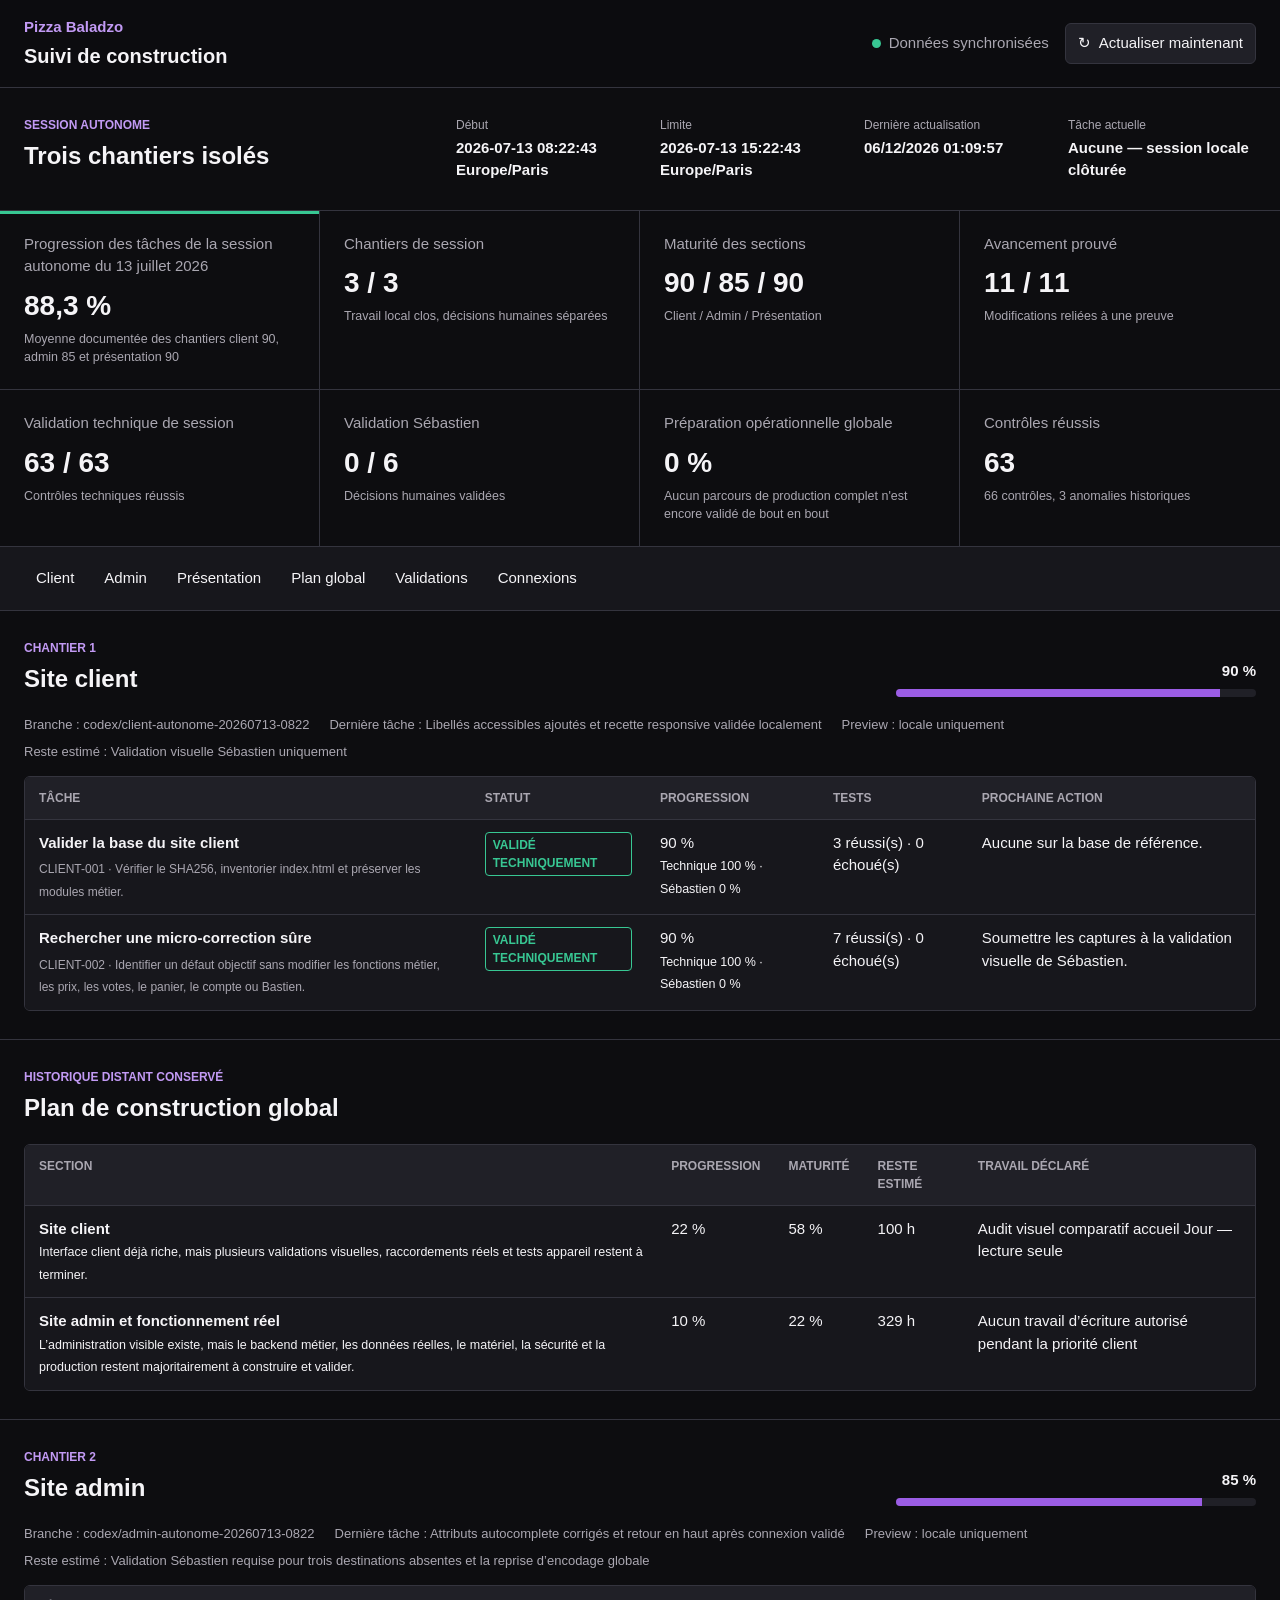
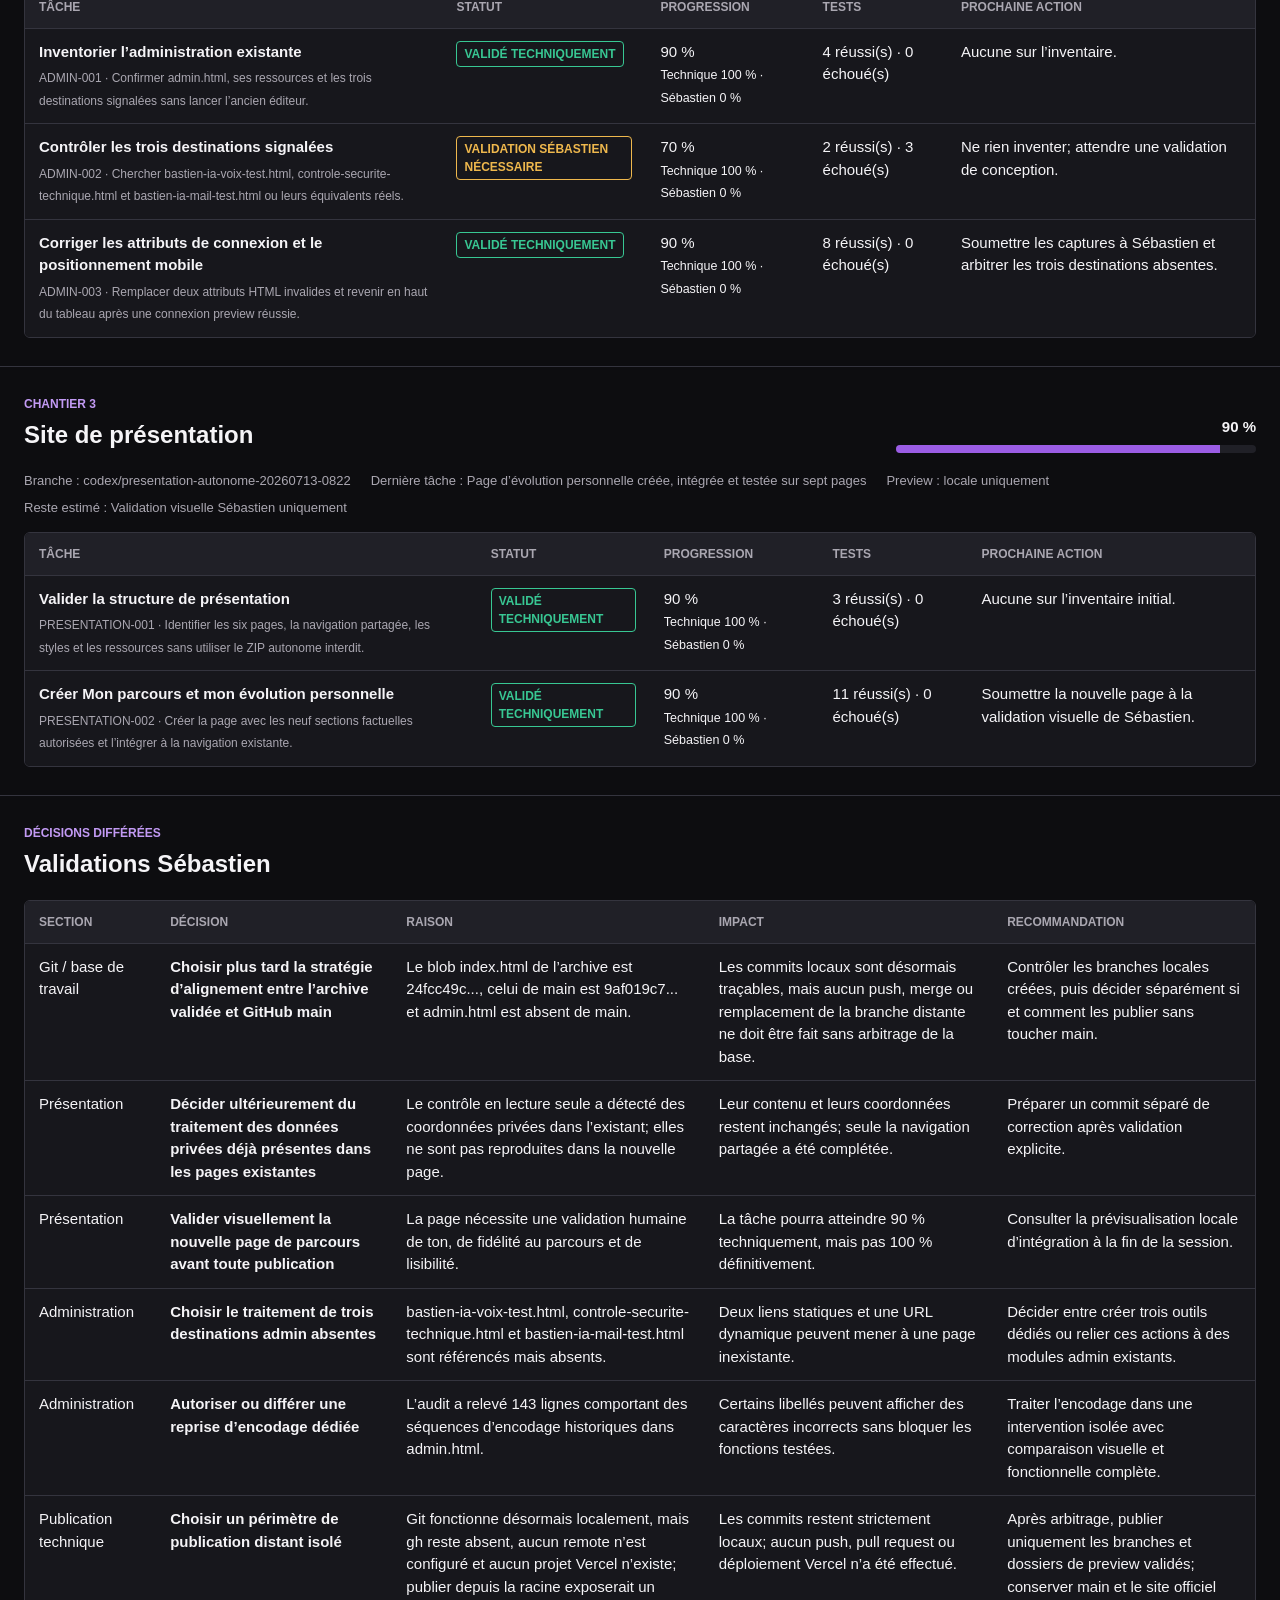
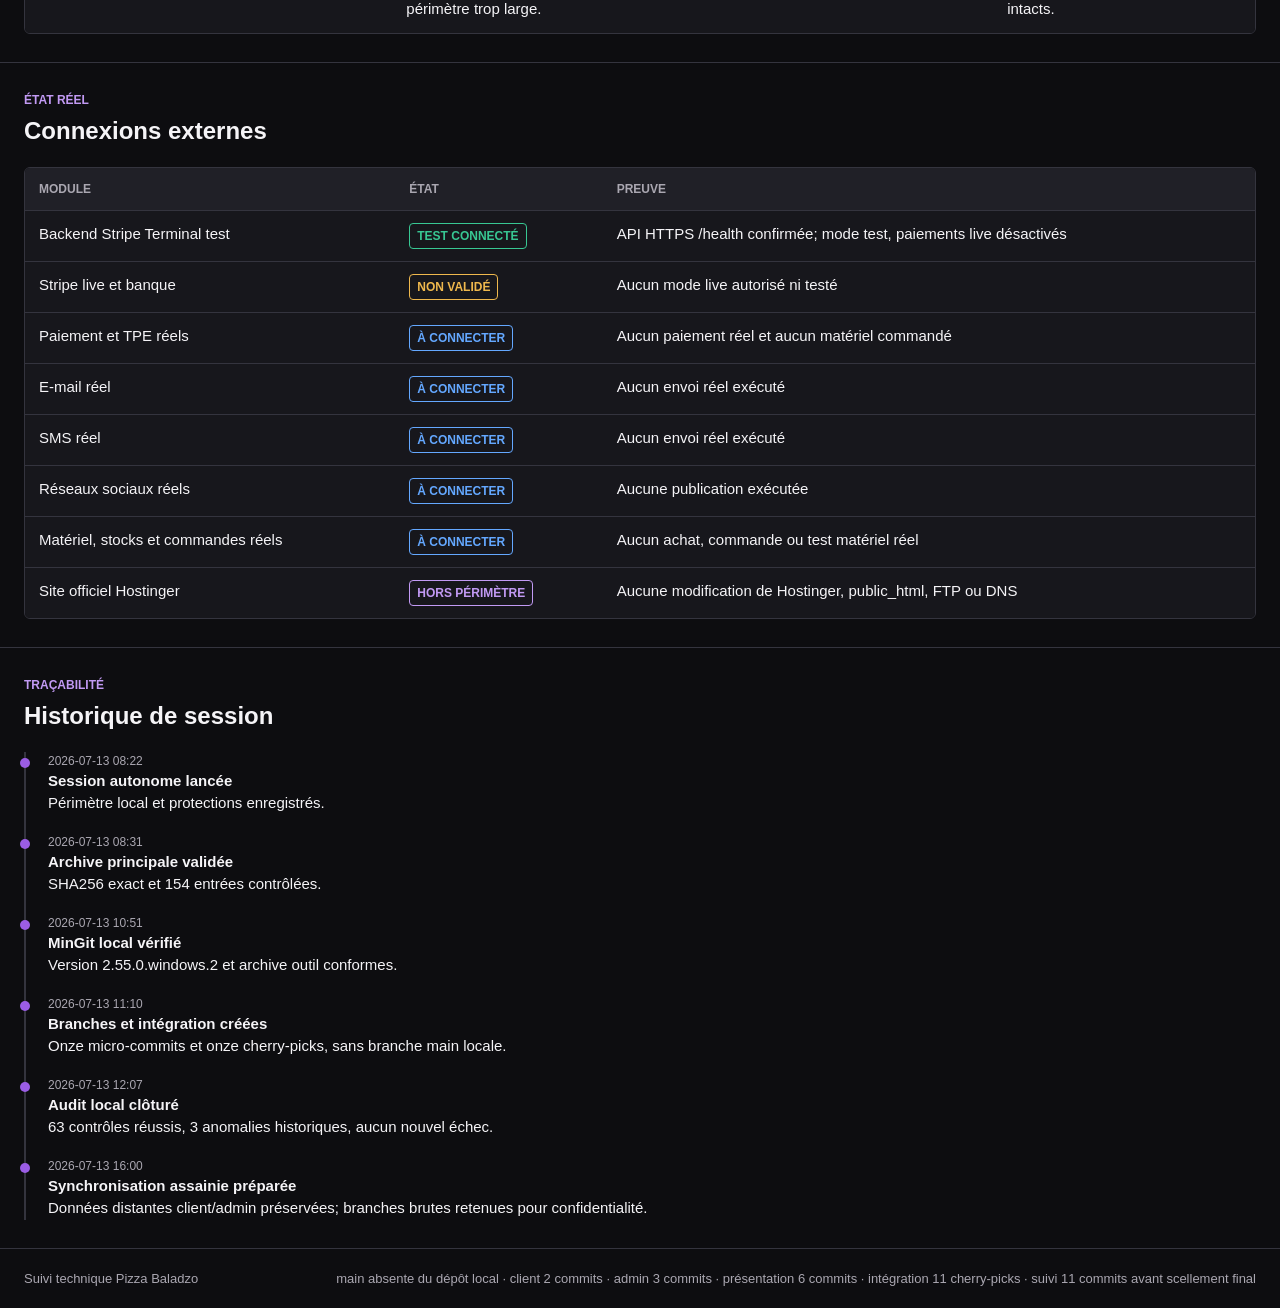
==== suivi/index.html @ 164ea564 "tracker(sync): publier le suivi et les preuves assainies" ====
<!doctype html>
<html lang="fr">
<head>
  <meta charset="utf-8">
  <meta name="viewport" content="width=device-width, initial-scale=1">
  <meta name="color-scheme" content="dark">
  <title>Suivi de construction - Pizza Baladzo</title>
  <link rel="stylesheet" href="styles.css">
</head>
<body>
  <header class="topbar">
    <div>
      <p class="brand">Pizza Baladzo</p>
      <h1>Suivi de construction</h1>
    </div>
    <div class="topbar-actions">
      <div class="connection" aria-live="polite">
        <span id="connection-dot" class="connection-dot"></span>
        <span id="connection-text">Chargement</span>
      </div>
      <button id="refresh-button" class="refresh-button" type="button" title="Actualiser maintenant">
        <span aria-hidden="true">↻</span>
        <span>Actualiser maintenant</span>
      </button>
    </div>
  </header>

  <main>
    <section class="session-band" aria-labelledby="session-title">
      <div>
        <p class="eyebrow">Session autonome</p>
        <h2 id="session-title">Trois chantiers isolés</h2>
      </div>
      <dl class="session-facts">
        <div><dt>Début</dt><dd id="session-start">-</dd></div>
        <div><dt>Limite</dt><dd id="session-end">-</dd></div>
        <div><dt>Dernière actualisation</dt><dd id="last-refresh">-</dd></div>
        <div><dt>Tâche actuelle</dt><dd id="current-task">-</dd></div>
      </dl>
    </section>

    <section class="metrics" aria-label="Synthèse de l'avancement">
      <article class="metric metric-primary"><span>Progression des tâches de la session autonome du 13 juillet 2026</span><strong id="session-percent">0 %</strong><small id="session-progress-source">-</small></article>
      <article class="metric"><span>Chantiers de session</span><strong id="session-workstreams">0 / 3</strong><small>Travail local clos, décisions humaines séparées</small></article>
      <article class="metric"><span>Maturité des sections</span><strong id="section-maturity">-</strong><small>Client / Admin / Présentation</small></article>
      <article class="metric"><span>Avancement prouvé</span><strong id="proven-progress">0 / 0</strong><small>Modifications reliées à une preuve</small></article>
      <article class="metric"><span>Validation technique de session</span><strong id="technical-validation">0 / 0</strong><small>Contrôles techniques réussis</small></article>
      <article class="metric"><span>Validation Sébastien</span><strong id="sebastien-validation">0 / 0</strong><small>Décisions humaines validées</small></article>
      <article class="metric"><span>Préparation opérationnelle globale</span><strong id="operational-readiness">0 %</strong><small id="operational-source">Production de bout en bout</small></article>
      <article class="metric"><span>Contrôles réussis</span><strong id="tests-passed">0</strong><small id="tests-summary">0 contrôle</small></article>
    </section>

    <nav class="section-tabs" aria-label="Accès aux sections">
      <a href="#client">Client</a>
      <a href="#admin">Admin</a>
      <a href="#presentation">Présentation</a>
      <a href="#global-plan">Plan global</a>
      <a href="#validations">Validations</a>
      <a href="#external">Connexions</a>
    </nav>

    <section id="client" class="workstream" data-stream="client">
      <div class="section-heading">
        <div><p class="eyebrow">Chantier 1</p><h2>Site client</h2></div>
        <div class="progress-block"><span class="progress-label">0 %</span><div class="progress-track"><span></span></div></div>
      </div>
      <div class="stream-meta"></div>
      <div class="table-wrap"><table><thead><tr><th>Tâche</th><th>Statut</th><th>Progression</th><th>Tests</th><th>Prochaine action</th></tr></thead><tbody></tbody></table></div>
    </section>

    <section id="global-plan" class="plain-section">
      <div class="section-heading"><div><p class="eyebrow">Historique distant conservé</p><h2>Plan de construction global</h2></div></div>
      <div class="table-wrap"><table><thead><tr><th>Section</th><th>Progression</th><th>Maturité</th><th>Reste estimé</th><th>Travail déclaré</th></tr></thead><tbody id="global-plan-body"></tbody></table></div>
    </section>

    <section id="admin" class="workstream" data-stream="admin">
      <div class="section-heading">
        <div><p class="eyebrow">Chantier 2</p><h2>Site admin</h2></div>
        <div class="progress-block"><span class="progress-label">0 %</span><div class="progress-track"><span></span></div></div>
      </div>
      <div class="stream-meta"></div>
      <div class="table-wrap"><table><thead><tr><th>Tâche</th><th>Statut</th><th>Progression</th><th>Tests</th><th>Prochaine action</th></tr></thead><tbody></tbody></table></div>
    </section>

    <section id="presentation" class="workstream" data-stream="presentation">
      <div class="section-heading">
        <div><p class="eyebrow">Chantier 3</p><h2>Site de présentation</h2></div>
        <div class="progress-block"><span class="progress-label">0 %</span><div class="progress-track"><span></span></div></div>
      </div>
      <div class="stream-meta"></div>
      <div class="table-wrap"><table><thead><tr><th>Tâche</th><th>Statut</th><th>Progression</th><th>Tests</th><th>Prochaine action</th></tr></thead><tbody></tbody></table></div>
    </section>

    <section id="validations" class="plain-section">
      <div class="section-heading"><div><p class="eyebrow">Décisions différées</p><h2>Validations Sébastien</h2></div></div>
      <div class="table-wrap"><table><thead><tr><th>Section</th><th>Décision</th><th>Raison</th><th>Impact</th><th>Recommandation</th></tr></thead><tbody id="validation-body"></tbody></table></div>
    </section>

    <section id="external" class="plain-section">
      <div class="section-heading"><div><p class="eyebrow">État réel</p><h2>Connexions externes</h2></div></div>
      <div class="table-wrap"><table><thead><tr><th>Module</th><th>État</th><th>Preuve</th></tr></thead><tbody id="external-body"></tbody></table></div>
    </section>

    <section class="plain-section">
      <div class="section-heading"><div><p class="eyebrow">Traçabilité</p><h2>Historique de session</h2></div></div>
      <ol id="timeline" class="timeline"></ol>
    </section>
  </main>

  <footer>
    <span>Suivi technique Pizza Baladzo</span>
    <span id="footer-branch">Branches prévues, aucune modification de main</span>
  </footer>
  <script src="app.js" defer></script>
</body>
</html>
---- suivi/styles.css ----
:root {
  color-scheme: dark;
  --bg: #0d0d10;
  --surface: #17171c;
  --surface-2: #202027;
  --line: #34343e;
  --text: #f5f4f7;
  --muted: #aaa7b1;
  --purple: #9b5de5;
  --purple-2: #c29af4;
  --green: #38c793;
  --amber: #efb84d;
  --red: #ef6b73;
  --blue: #64a8ff;
}

* { box-sizing: border-box; }
html { scroll-behavior: smooth; }
body {
  margin: 0;
  min-width: 320px;
  background: var(--bg);
  color: var(--text);
  font-family: Inter, Arial, Helvetica, sans-serif;
  font-size: 15px;
  line-height: 1.5;
}

button, a { font: inherit; }
a { color: inherit; }

.topbar {
  position: sticky;
  z-index: 10;
  top: 0;
  display: flex;
  align-items: center;
  justify-content: space-between;
  gap: 24px;
  padding: 16px max(24px, calc((100vw - 1440px) / 2));
  border-bottom: 1px solid var(--line);
  background: rgba(13, 13, 16, .96);
  backdrop-filter: blur(12px);
}

.brand { margin: 0 0 2px; color: var(--purple-2); font-weight: 800; }
.topbar h1 { margin: 0; font-size: 20px; letter-spacing: 0; }
.topbar-actions { display: flex; align-items: center; gap: 16px; }
.connection { display: flex; align-items: center; gap: 8px; color: var(--muted); white-space: nowrap; }
.connection-dot { width: 9px; height: 9px; border-radius: 50%; background: var(--amber); }
.connection-dot.online { background: var(--green); }
.connection-dot.offline { background: var(--red); }
.refresh-button {
  display: inline-flex;
  min-height: 40px;
  align-items: center;
  gap: 8px;
  padding: 8px 12px;
  border: 1px solid var(--line);
  border-radius: 6px;
  background: var(--surface-2);
  color: var(--text);
  cursor: pointer;
}
.refresh-button:hover, .refresh-button:focus-visible { border-color: var(--purple); outline: none; }

main { width: min(1440px, 100%); margin: 0 auto; }
.session-band {
  display: grid;
  grid-template-columns: minmax(220px, 1fr) minmax(520px, 2fr);
  gap: 32px;
  padding: 28px 24px;
  border-bottom: 1px solid var(--line);
}
.eyebrow { margin: 0 0 4px; color: var(--purple-2); font-size: 12px; font-weight: 800; text-transform: uppercase; }
h2 { margin: 0; font-size: 24px; letter-spacing: 0; }
.session-facts { display: grid; grid-template-columns: repeat(4, minmax(120px, 1fr)); gap: 16px; margin: 0; }
.session-facts div { min-width: 0; }
.session-facts dt { color: var(--muted); font-size: 12px; }
.session-facts dd { margin: 3px 0 0; overflow-wrap: anywhere; font-weight: 700; }

.metrics { display: grid; grid-template-columns: repeat(4, 1fr); border-bottom: 1px solid var(--line); }
.metric { min-width: 0; padding: 22px 24px; border-right: 1px solid var(--line); }
.metric:nth-child(4n) { border-right: 0; }
.metric:nth-child(-n+4) { border-bottom: 1px solid var(--line); }
.metric-primary { box-shadow: inset 0 3px 0 var(--green); }
.metric span, .metric small { display: block; color: var(--muted); }
.metric strong { display: block; margin: 7px 0 3px; font-size: 28px; letter-spacing: 0; }

.section-tabs {
  display: flex;
  gap: 6px;
  overflow-x: auto;
  padding: 12px 24px;
  border-bottom: 1px solid var(--line);
  background: var(--surface);
}
.section-tabs a { padding: 8px 12px; border-radius: 5px; text-decoration: none; white-space: nowrap; }
.section-tabs a:hover, .section-tabs a:focus-visible { background: var(--surface-2); outline: none; }

.workstream, .plain-section { padding: 28px 24px; border-bottom: 1px solid var(--line); scroll-margin-top: 82px; }
.section-heading { display: flex; align-items: end; justify-content: space-between; gap: 24px; margin-bottom: 18px; }
.progress-block { width: min(360px, 42%); }
.progress-label { display: block; margin-bottom: 6px; text-align: right; font-weight: 800; }
.progress-track { height: 8px; overflow: hidden; border-radius: 4px; background: var(--surface-2); }
.progress-track span { display: block; width: 0; height: 100%; background: var(--purple); transition: width .25s ease; }
.stream-meta { display: flex; flex-wrap: wrap; gap: 8px 20px; margin-bottom: 14px; color: var(--muted); font-size: 13px; }

.table-wrap { overflow-x: auto; border: 1px solid var(--line); border-radius: 6px; }
table { width: 100%; min-width: 820px; border-collapse: collapse; background: var(--surface); }
th, td { padding: 12px 14px; border-bottom: 1px solid var(--line); text-align: left; vertical-align: top; }
th { background: var(--surface-2); color: var(--muted); font-size: 12px; text-transform: uppercase; }
tbody tr:last-child td { border-bottom: 0; }
.task-title { display: block; margin-bottom: 3px; font-weight: 800; }
.task-id { color: var(--muted); font-size: 12px; }
.status { display: inline-block; padding: 3px 7px; border: 1px solid currentColor; border-radius: 4px; font-size: 12px; font-weight: 800; }
.status-progress { color: var(--blue); }
.status-tested { color: var(--green); }
.status-blocked { color: var(--red); }
.status-waiting { color: var(--amber); }
.status-analysis { color: var(--purple-2); }

.timeline { display: grid; gap: 0; margin: 0; padding: 0; list-style: none; border-left: 2px solid var(--line); }
.timeline li { position: relative; padding: 0 0 18px 22px; }
.timeline li:last-child { padding-bottom: 0; }
.timeline li::before { position: absolute; top: 6px; left: -6px; width: 10px; height: 10px; border-radius: 50%; background: var(--purple); content: ""; }
.timeline time { display: block; color: var(--muted); font-size: 12px; }

footer { display: flex; justify-content: space-between; gap: 20px; width: min(1440px, 100%); margin: 0 auto; padding: 20px 24px; color: var(--muted); font-size: 13px; }

@media (max-width: 960px) {
  .session-band { grid-template-columns: 1fr; }
  .session-facts { grid-template-columns: repeat(2, 1fr); }
  .metrics { grid-template-columns: repeat(2, 1fr); }
  .metric { border-right: 1px solid var(--line); border-bottom: 1px solid var(--line); }
  .metric:nth-child(2n) { border-right: 0; }
  .metric:nth-last-child(-n+2) { border-bottom: 0; }
}

@media (max-width: 640px) {
  .topbar { position: static; align-items: flex-start; padding: 14px 16px; }
  .topbar-actions { align-items: flex-end; flex-direction: column; gap: 8px; }
  .refresh-button span:last-child { display: none; }
  .refresh-button { width: 40px; justify-content: center; padding: 8px; }
  .session-band, .workstream, .plain-section { padding: 22px 16px; }
  .section-tabs { padding-inline: 16px; }
  .session-facts { grid-template-columns: 1fr; }
  .metrics { grid-template-columns: 1fr; }
  .metric { border-right: 0; border-bottom: 1px solid var(--line); }
  .metric:last-child { border-bottom: 0; }
  .section-heading { align-items: flex-start; flex-direction: column; }
  .progress-block { width: 100%; }
  footer { align-items: flex-start; flex-direction: column; padding-inline: 16px; }
}
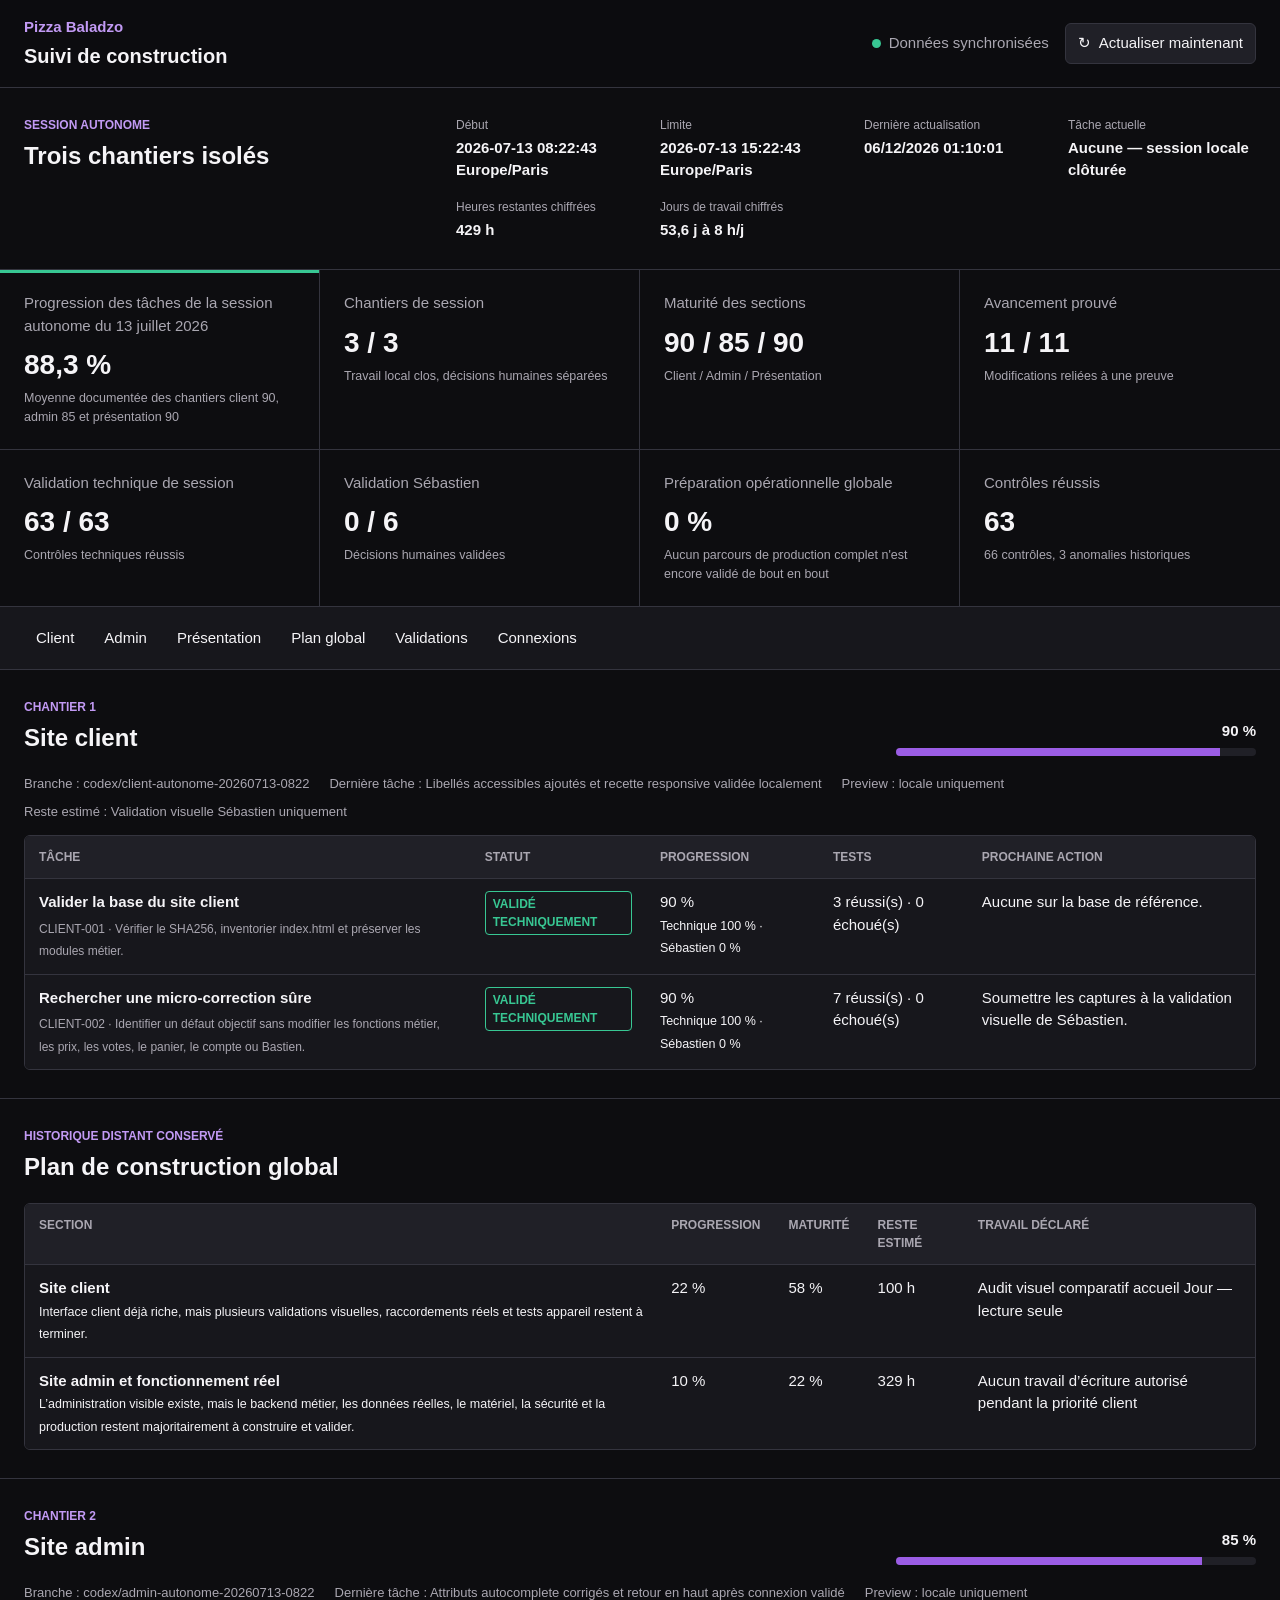
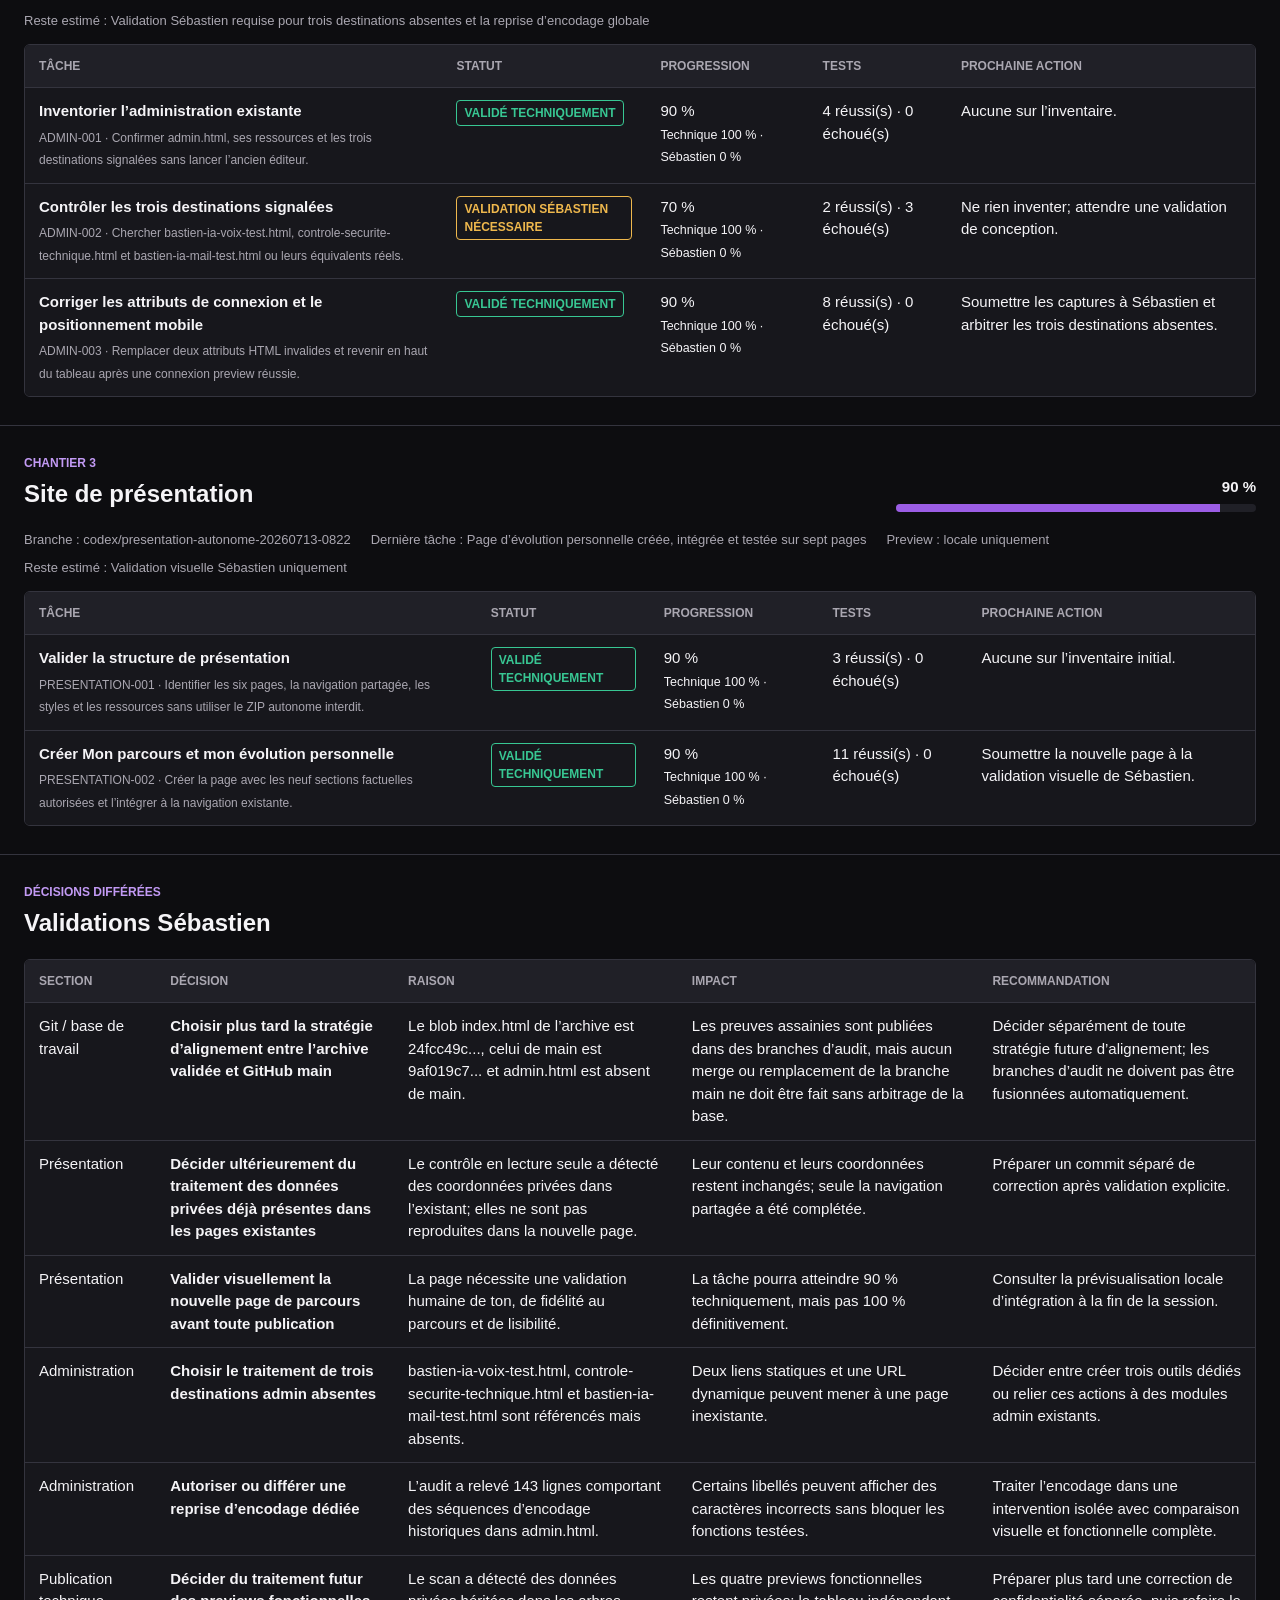
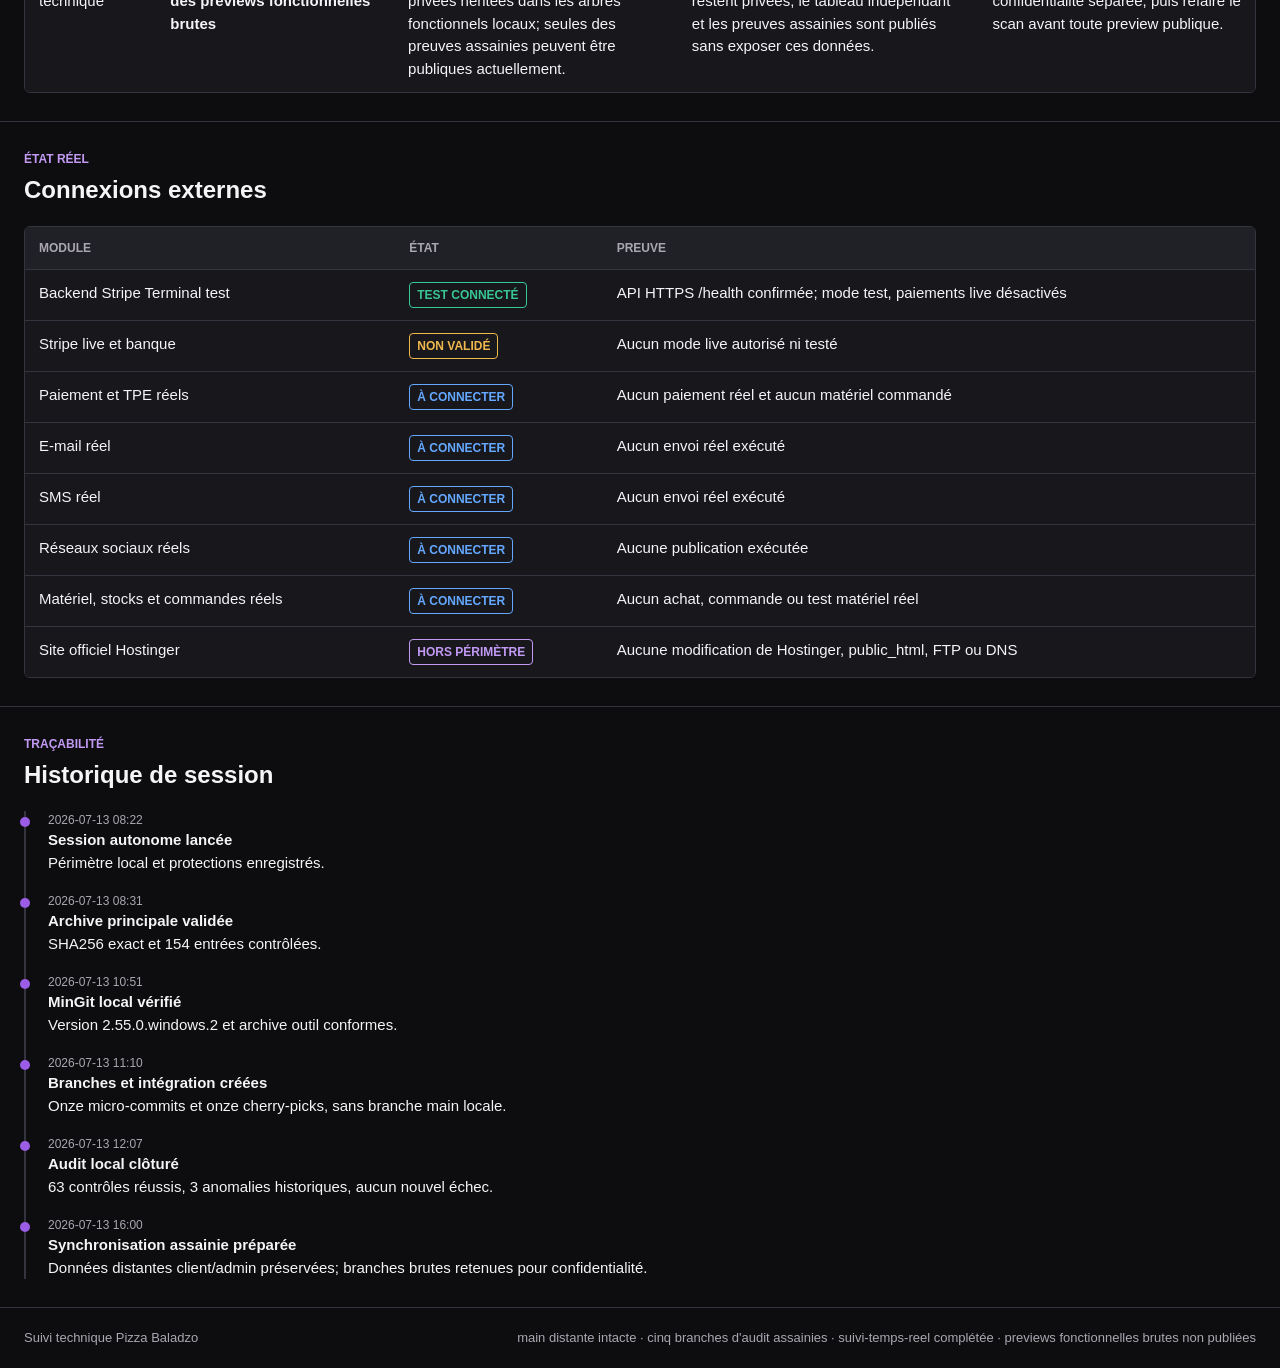
==== commit ee1551ee: "tracker(metrics): exposer les estimations restantes" ====
--- a/suivi/index.html
+++ b/suivi/index.html
@@ -36,6 +36,8 @@
         <div><dt>Limite</dt><dd id="session-end">-</dd></div>
         <div><dt>Dernière actualisation</dt><dd id="last-refresh">-</dd></div>
         <div><dt>Tâche actuelle</dt><dd id="current-task">-</dd></div>
+        <div><dt>Heures restantes chiffrées</dt><dd id="remaining-hours">-</dd></div>
+        <div><dt>Jours de travail chiffrés</dt><dd id="remaining-days">-</dd></div>
       </dl>
     </section>
 
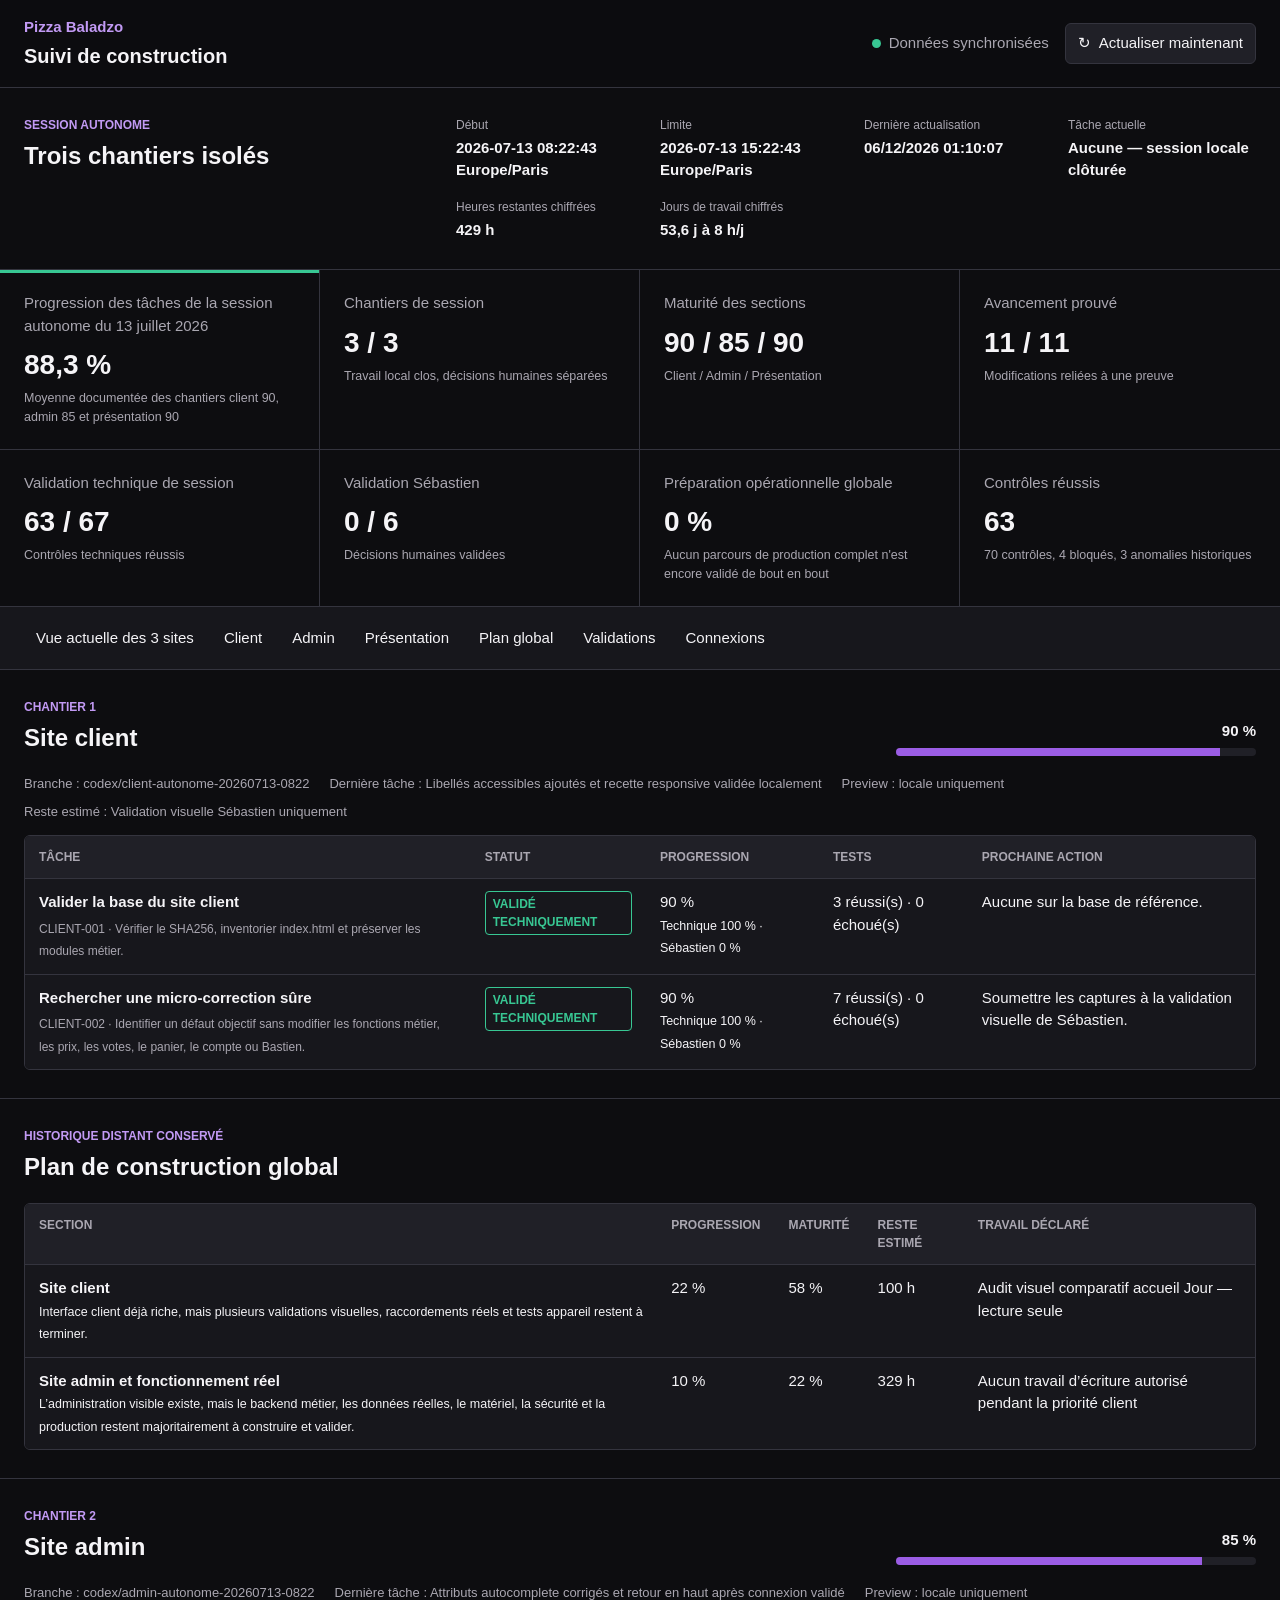
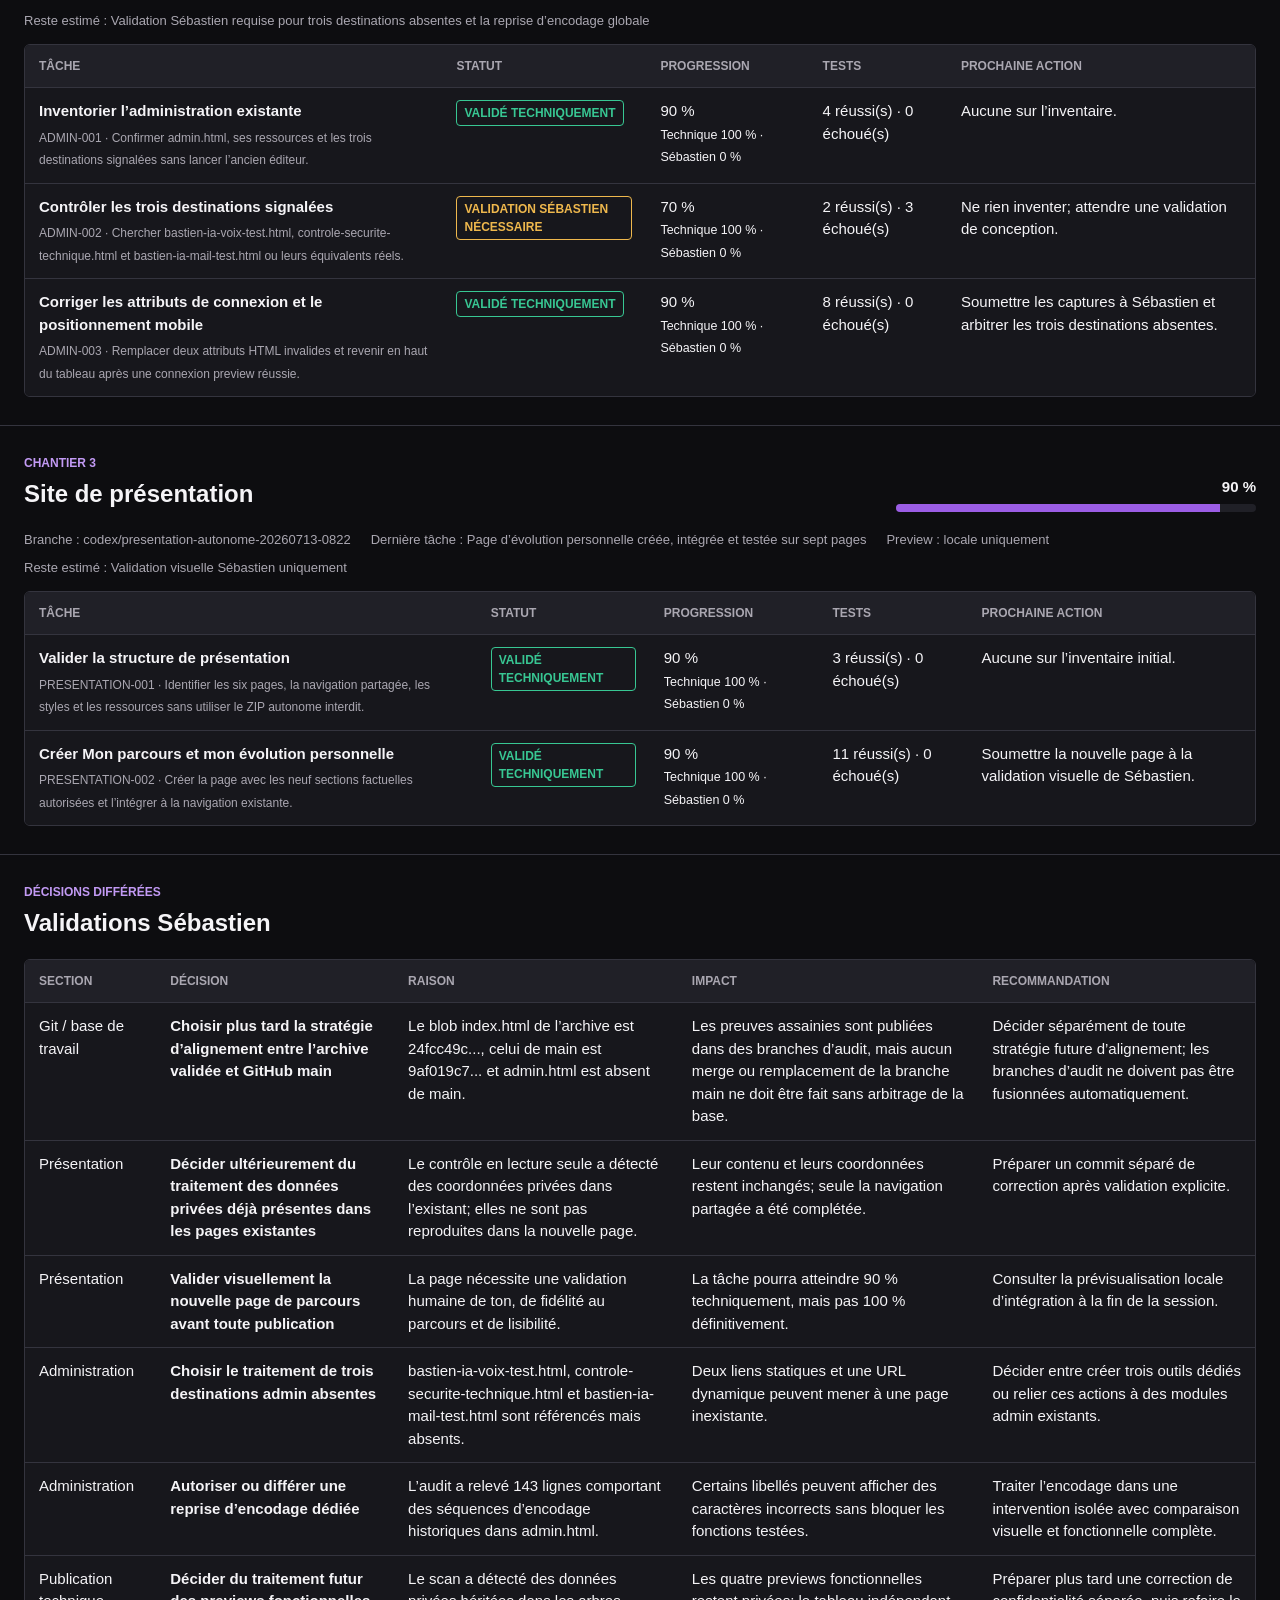
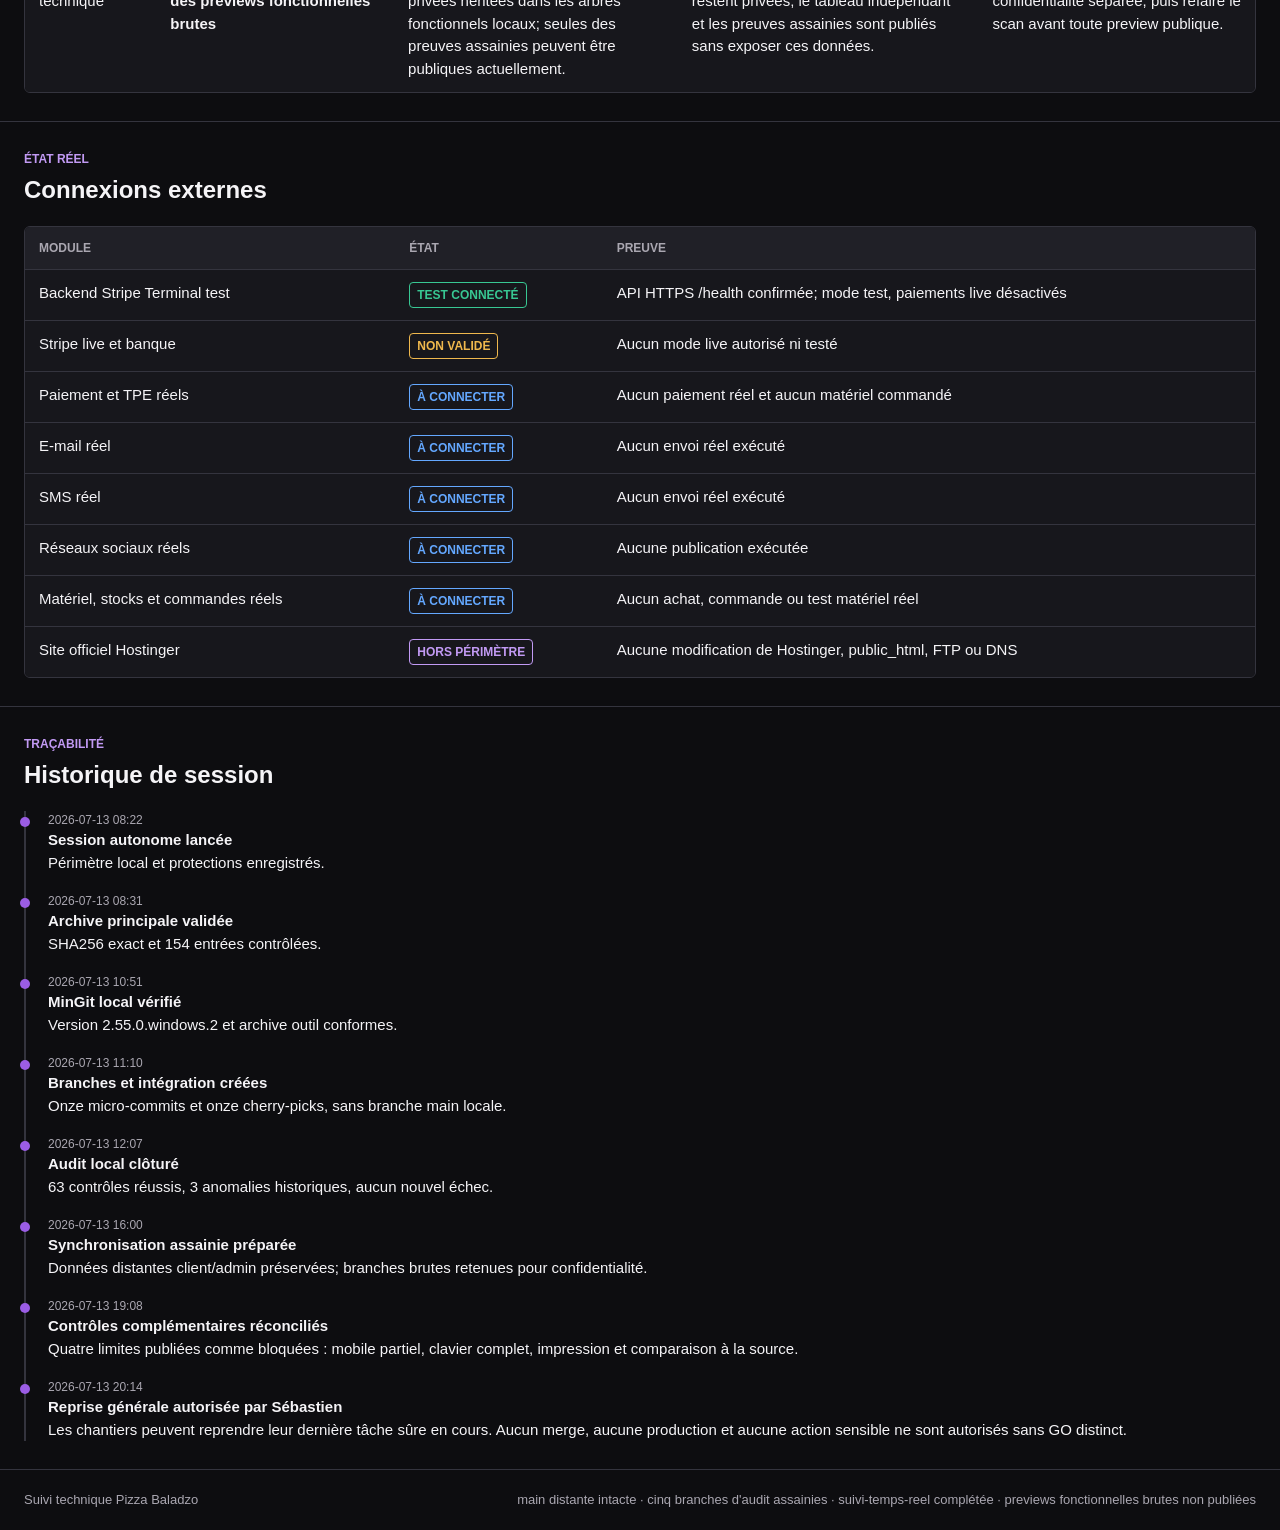
==== commit 8d41830d: "tracker(nav): relier la vue actuelle des trois sites" ====
--- a/suivi/index.html
+++ b/suivi/index.html
@@ -53,6 +53,7 @@
     </section>
 
     <nav class="section-tabs" aria-label="Accès aux sections">
+      <a href="visuel-actuel.html">Vue actuelle des 3 sites</a>
       <a href="#client">Client</a>
       <a href="#admin">Admin</a>
       <a href="#presentation">Présentation</a>
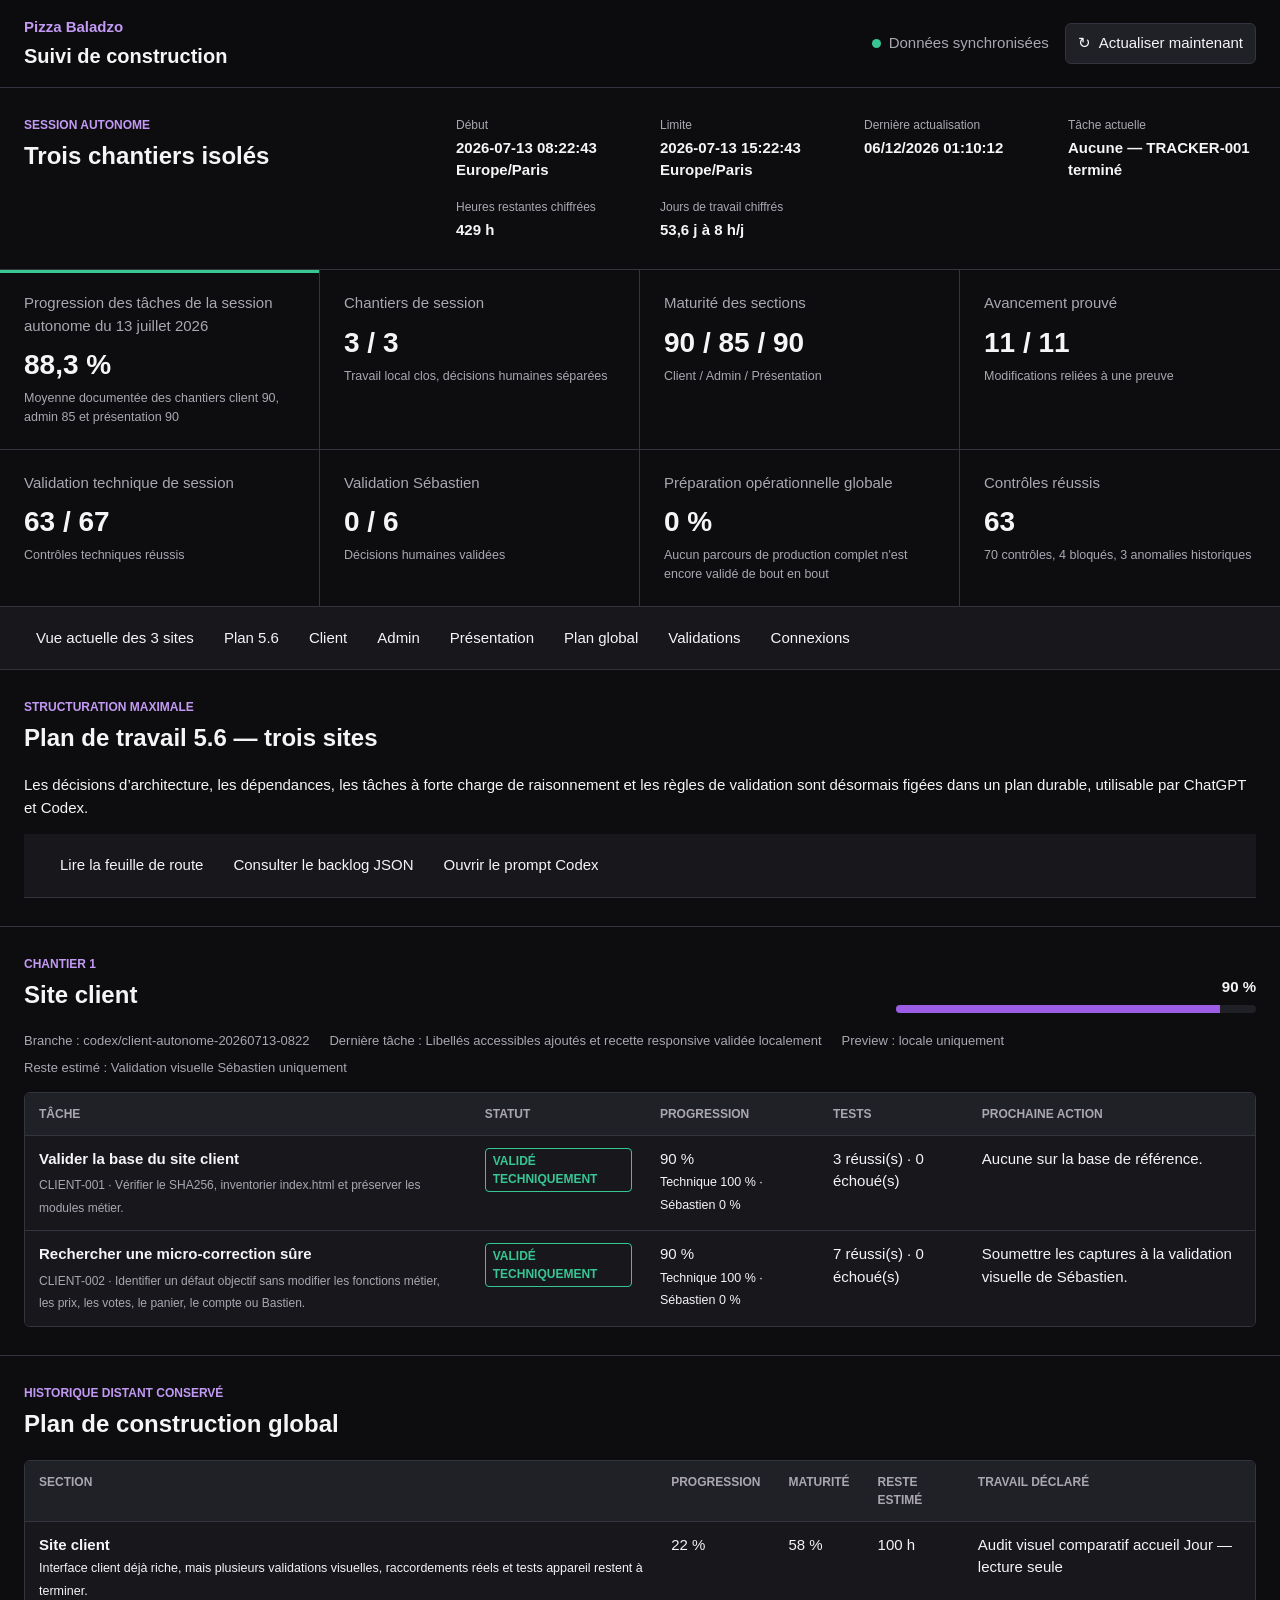
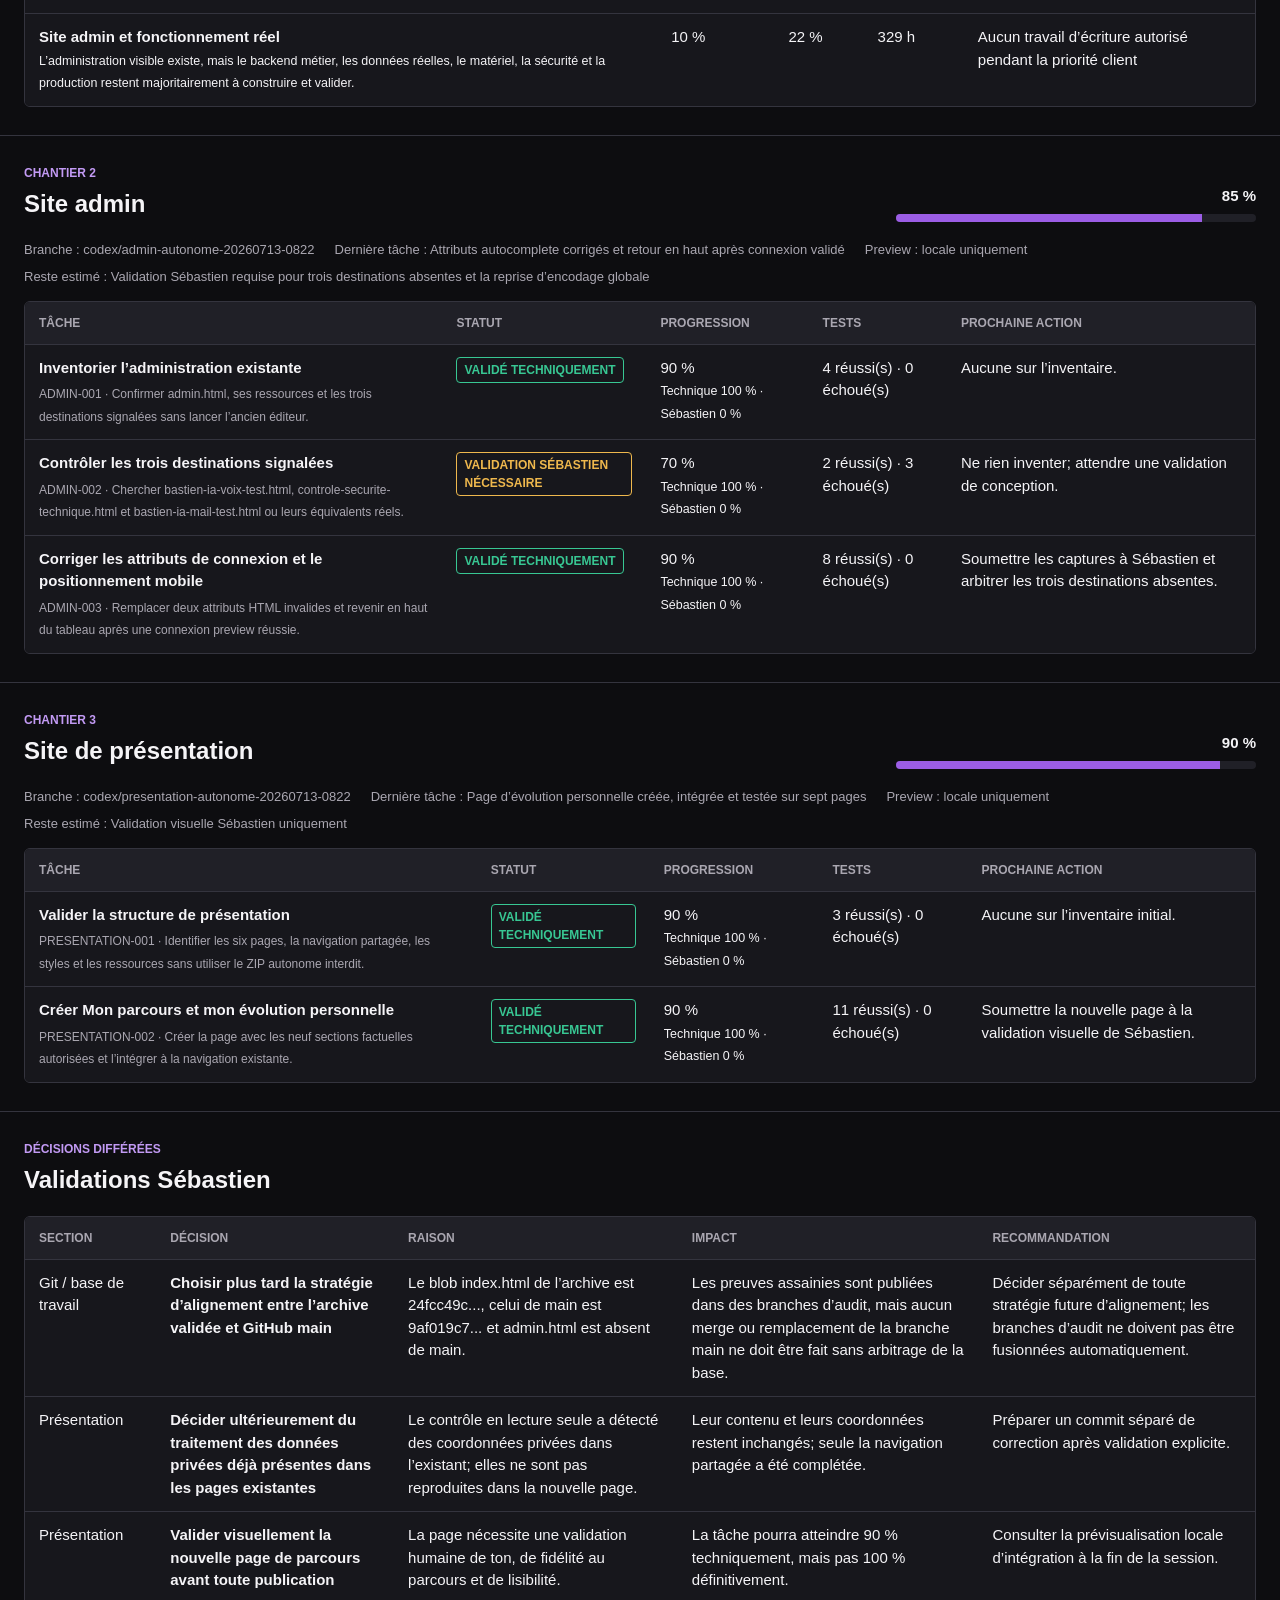
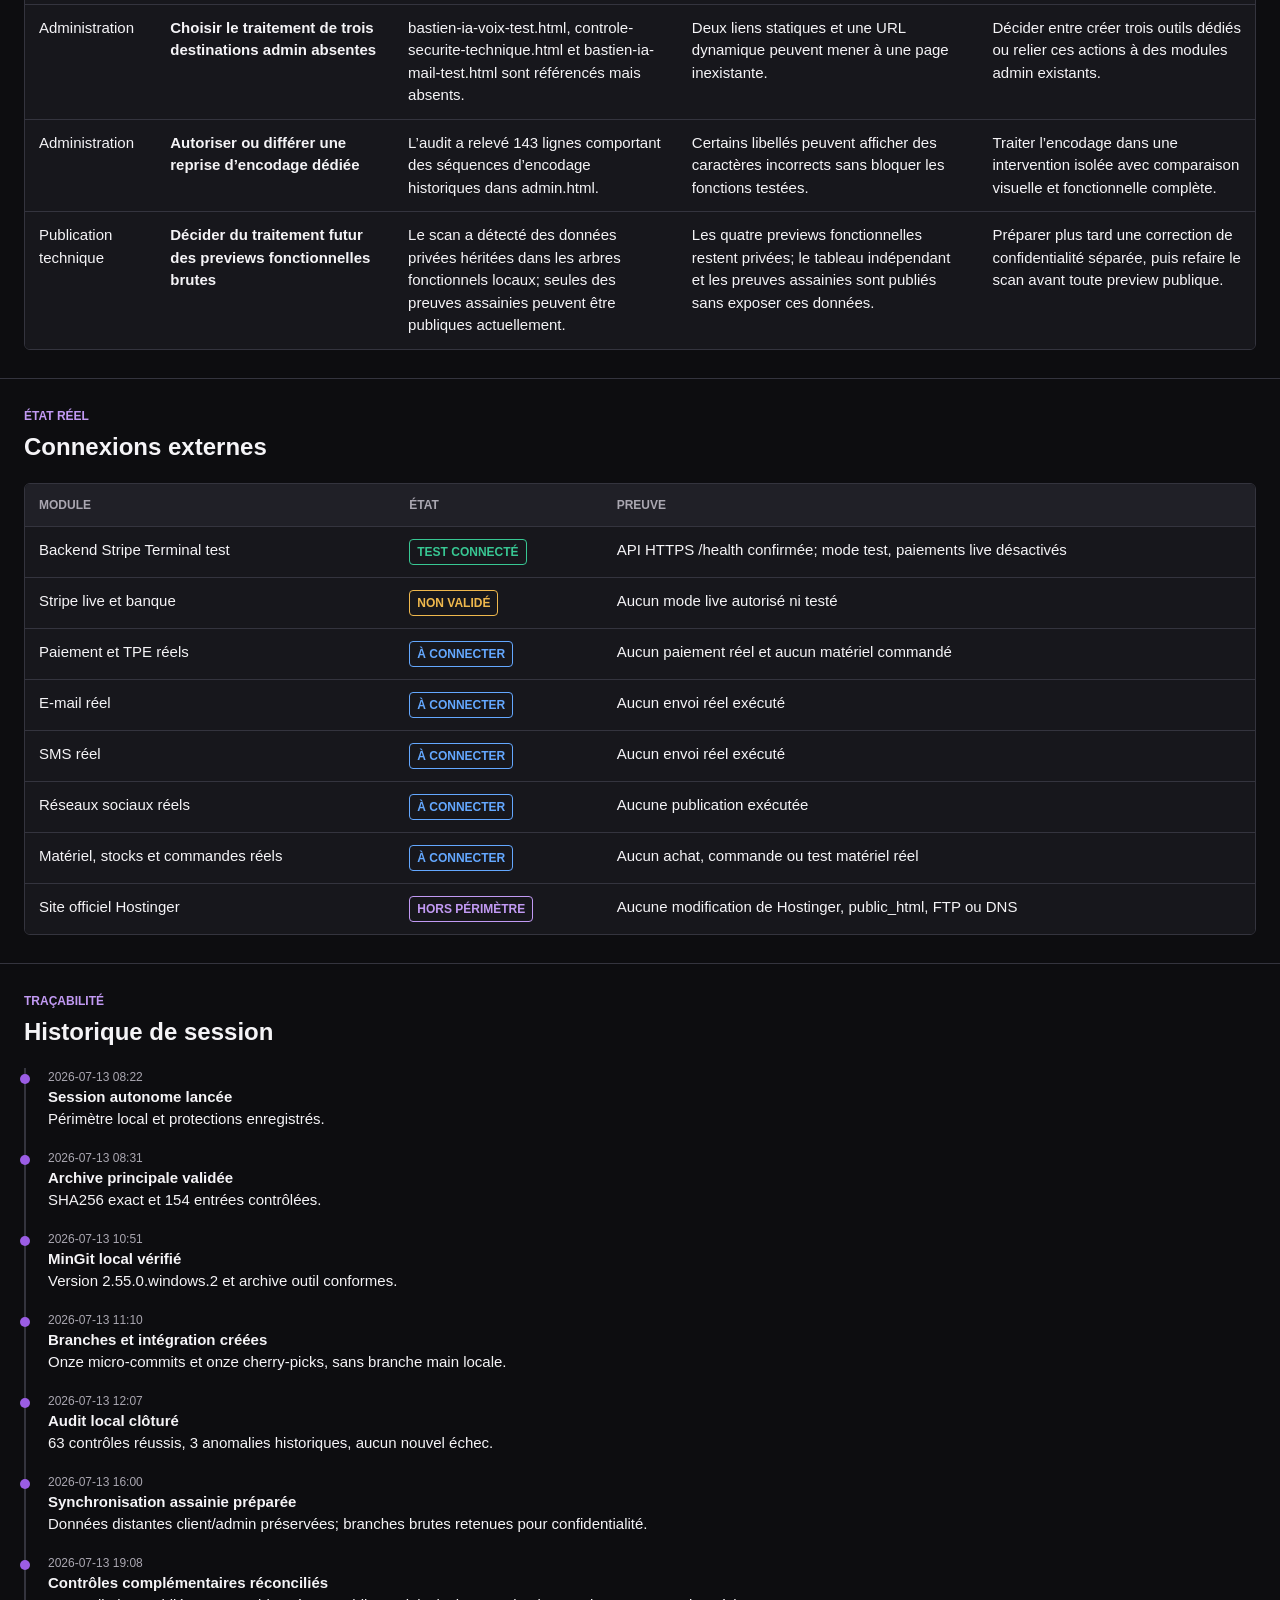
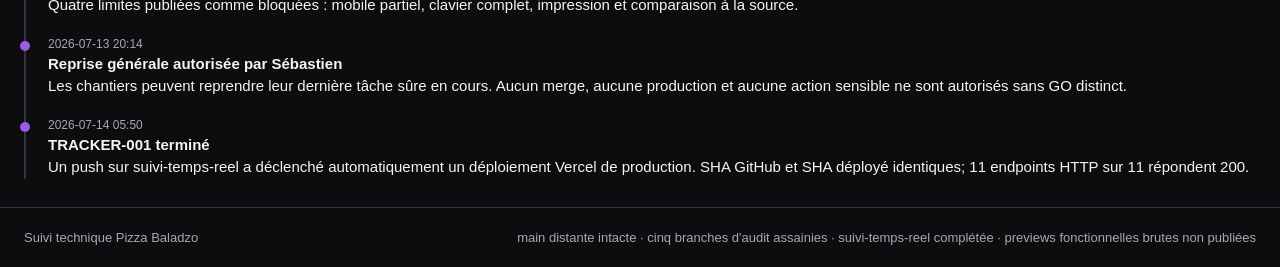
==== commit 8e570433: "tracker(ui): exposer le plan de structuration 5.6" ====
--- a/suivi/index.html
+++ b/suivi/index.html
@@ -54,6 +54,7 @@
 
     <nav class="section-tabs" aria-label="Accès aux sections">
       <a href="visuel-actuel.html">Vue actuelle des 3 sites</a>
+      <a href="#plan-56">Plan 5.6</a>
       <a href="#client">Client</a>
       <a href="#admin">Admin</a>
       <a href="#presentation">Présentation</a>
@@ -61,6 +62,21 @@
       <a href="#validations">Validations</a>
       <a href="#external">Connexions</a>
     </nav>
+
+    <section id="plan-56" class="plain-section">
+      <div class="section-heading">
+        <div>
+          <p class="eyebrow">Structuration maximale</p>
+          <h2>Plan de travail 5.6 — trois sites</h2>
+        </div>
+      </div>
+      <p>Les décisions d’architecture, les dépendances, les tâches à forte charge de raisonnement et les règles de validation sont désormais figées dans un plan durable, utilisable par ChatGPT et Codex.</p>
+      <nav class="section-tabs" aria-label="Documents du plan 5.6">
+        <a href="roadmap-5.6.md">Lire la feuille de route</a>
+        <a href="data/roadmap-5.6.json">Consulter le backlog JSON</a>
+        <a href="prompts/SESSION-5.6-STRUCTURATION-MAXIMALE.md">Ouvrir le prompt Codex</a>
+      </nav>
+    </section>
 
     <section id="client" class="workstream" data-stream="client">
       <div class="section-heading">
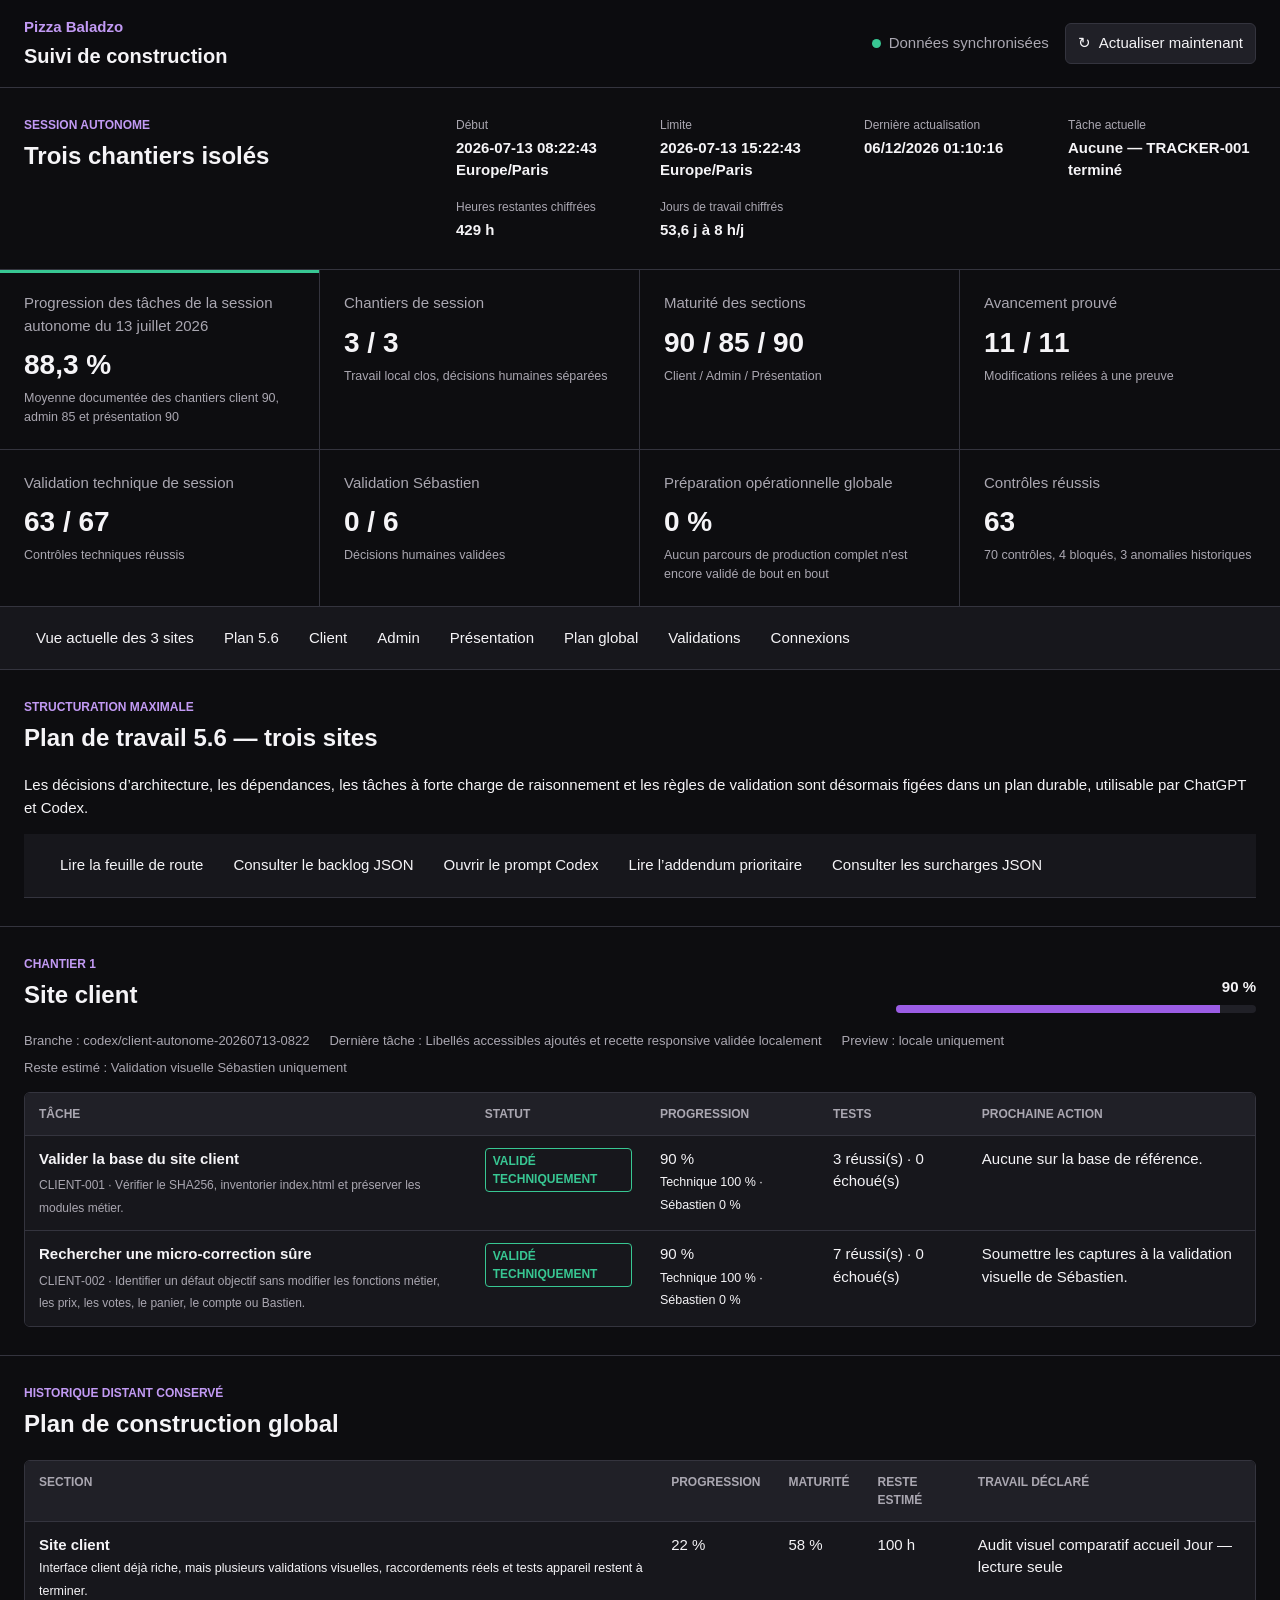
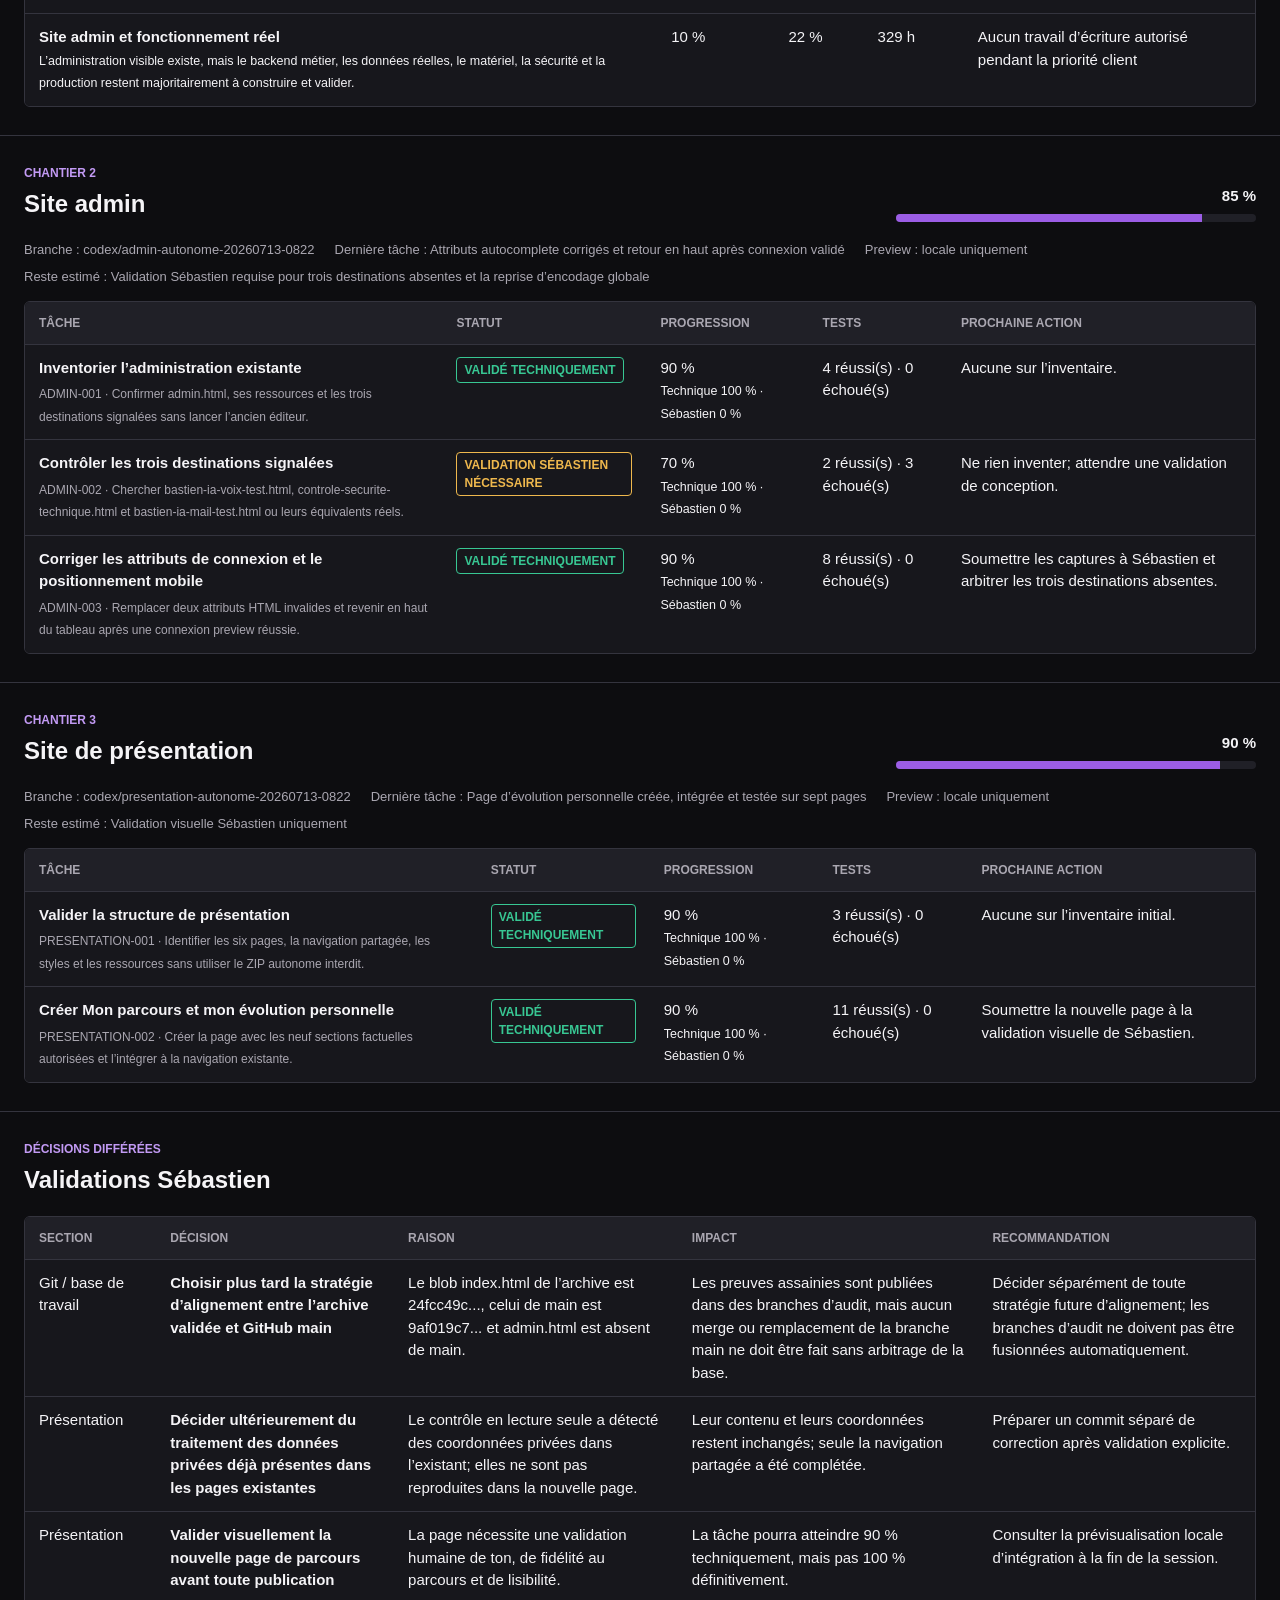
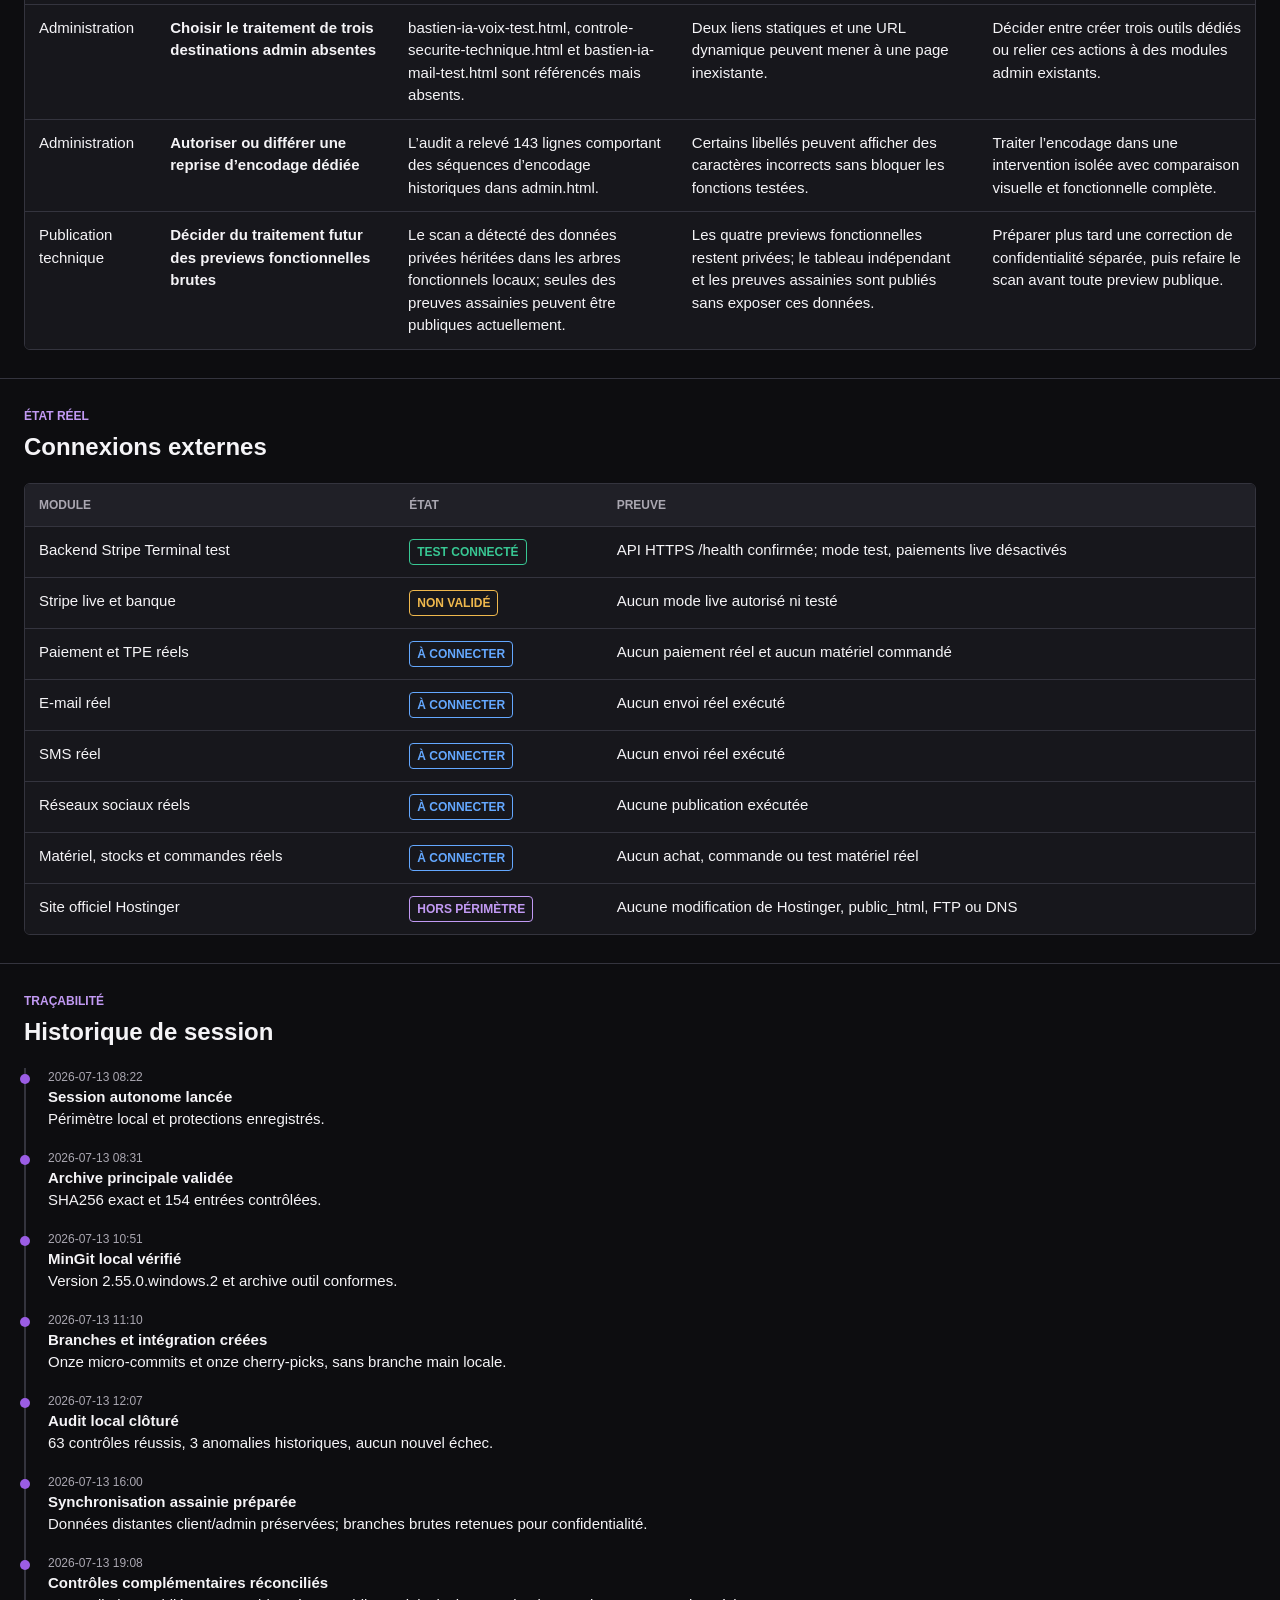
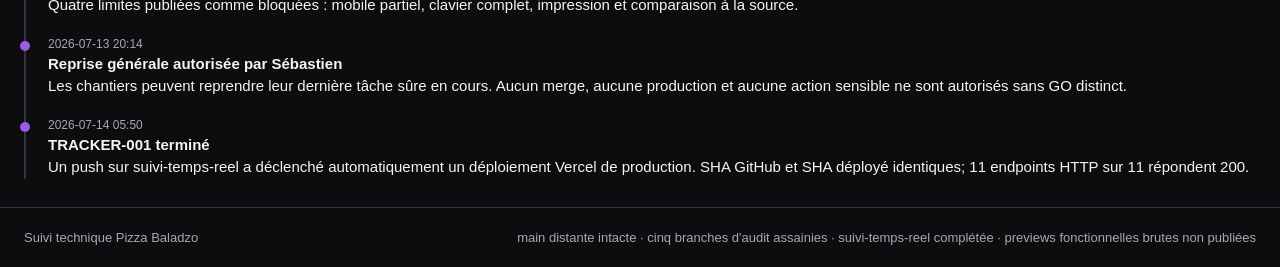
==== commit 4c36473f: "tracker(plan): relier l’addendum prioritaire du plan 5.6" ====
--- a/suivi/index.html
+++ b/suivi/index.html
@@ -75,6 +75,8 @@
         <a href="roadmap-5.6.md">Lire la feuille de route</a>
         <a href="data/roadmap-5.6.json">Consulter le backlog JSON</a>
         <a href="prompts/SESSION-5.6-STRUCTURATION-MAXIMALE.md">Ouvrir le prompt Codex</a>
+        <a href="docs/ADDENDUM-PLAN-5.6-20260714.md">Lire l’addendum prioritaire</a>
+        <a href="data/addendum-plan-5.6-20260714.json">Consulter les surcharges JSON</a>
       </nav>
     </section>
 
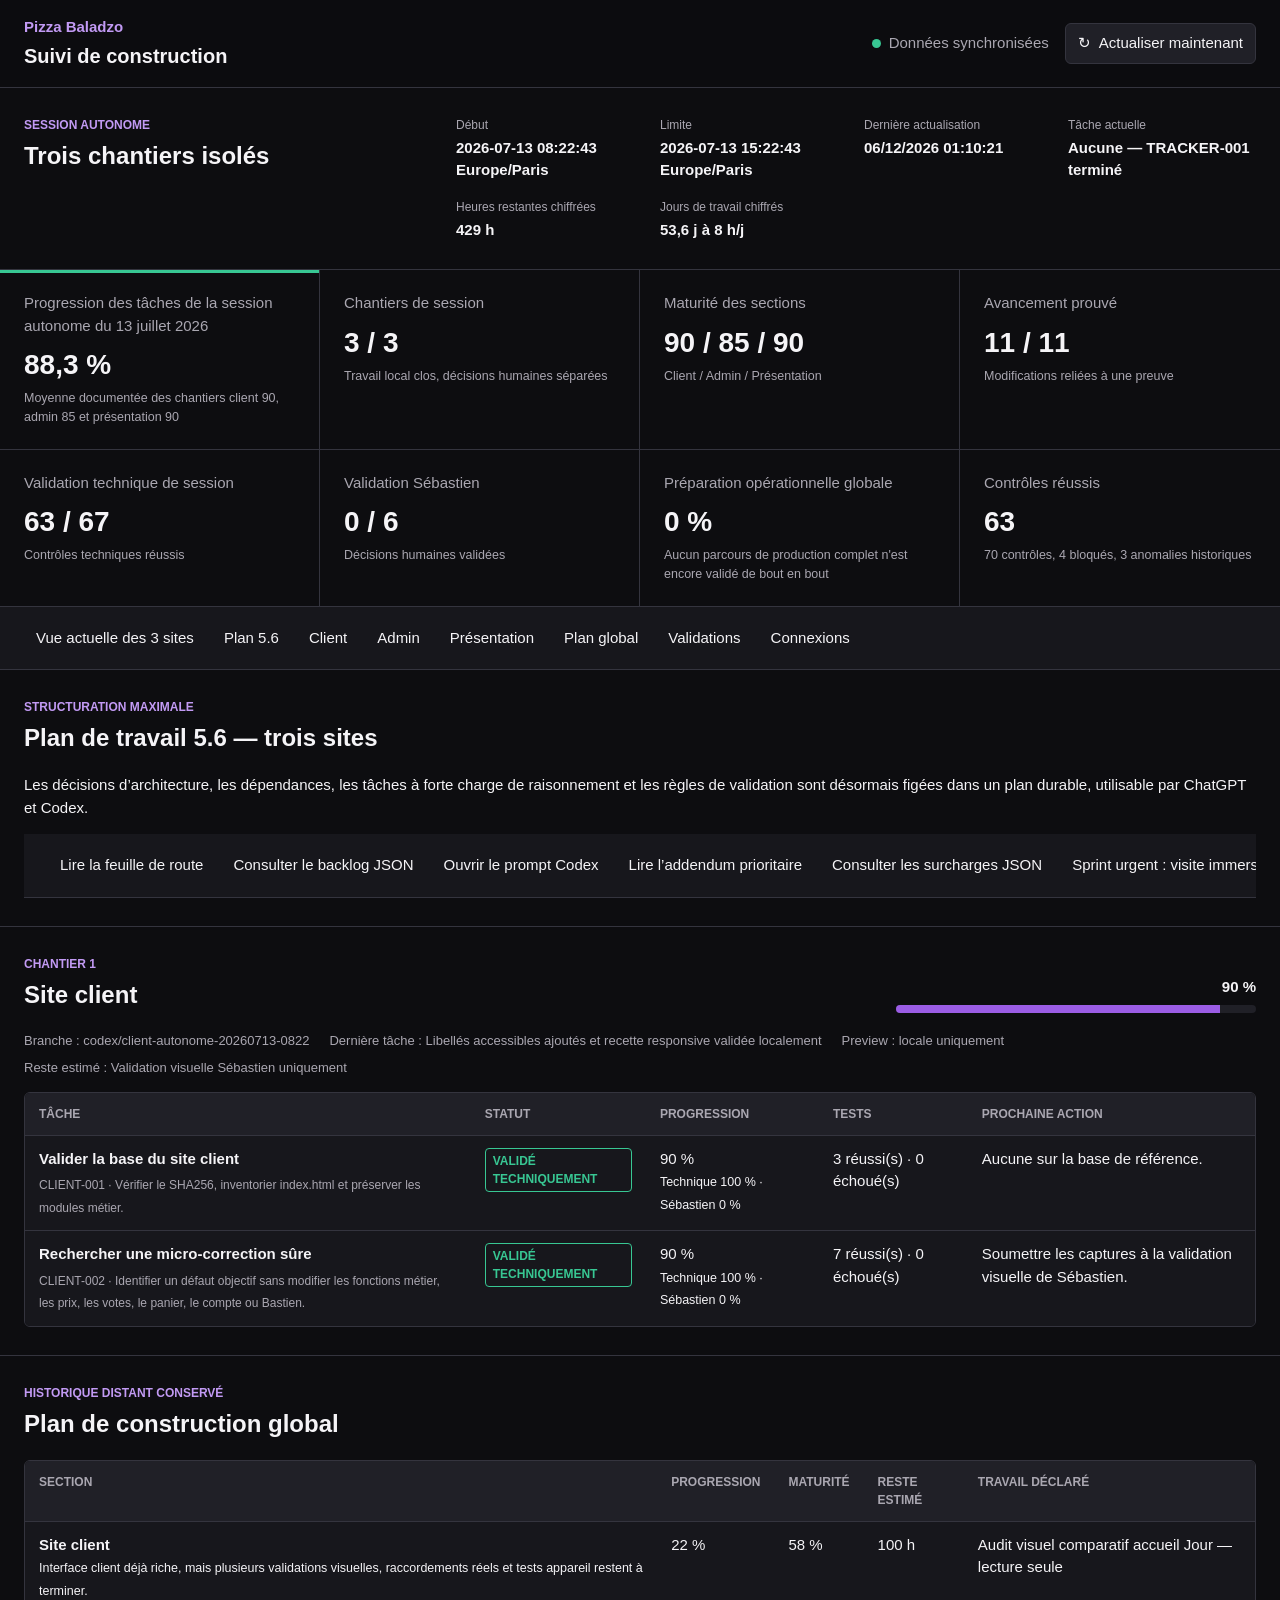
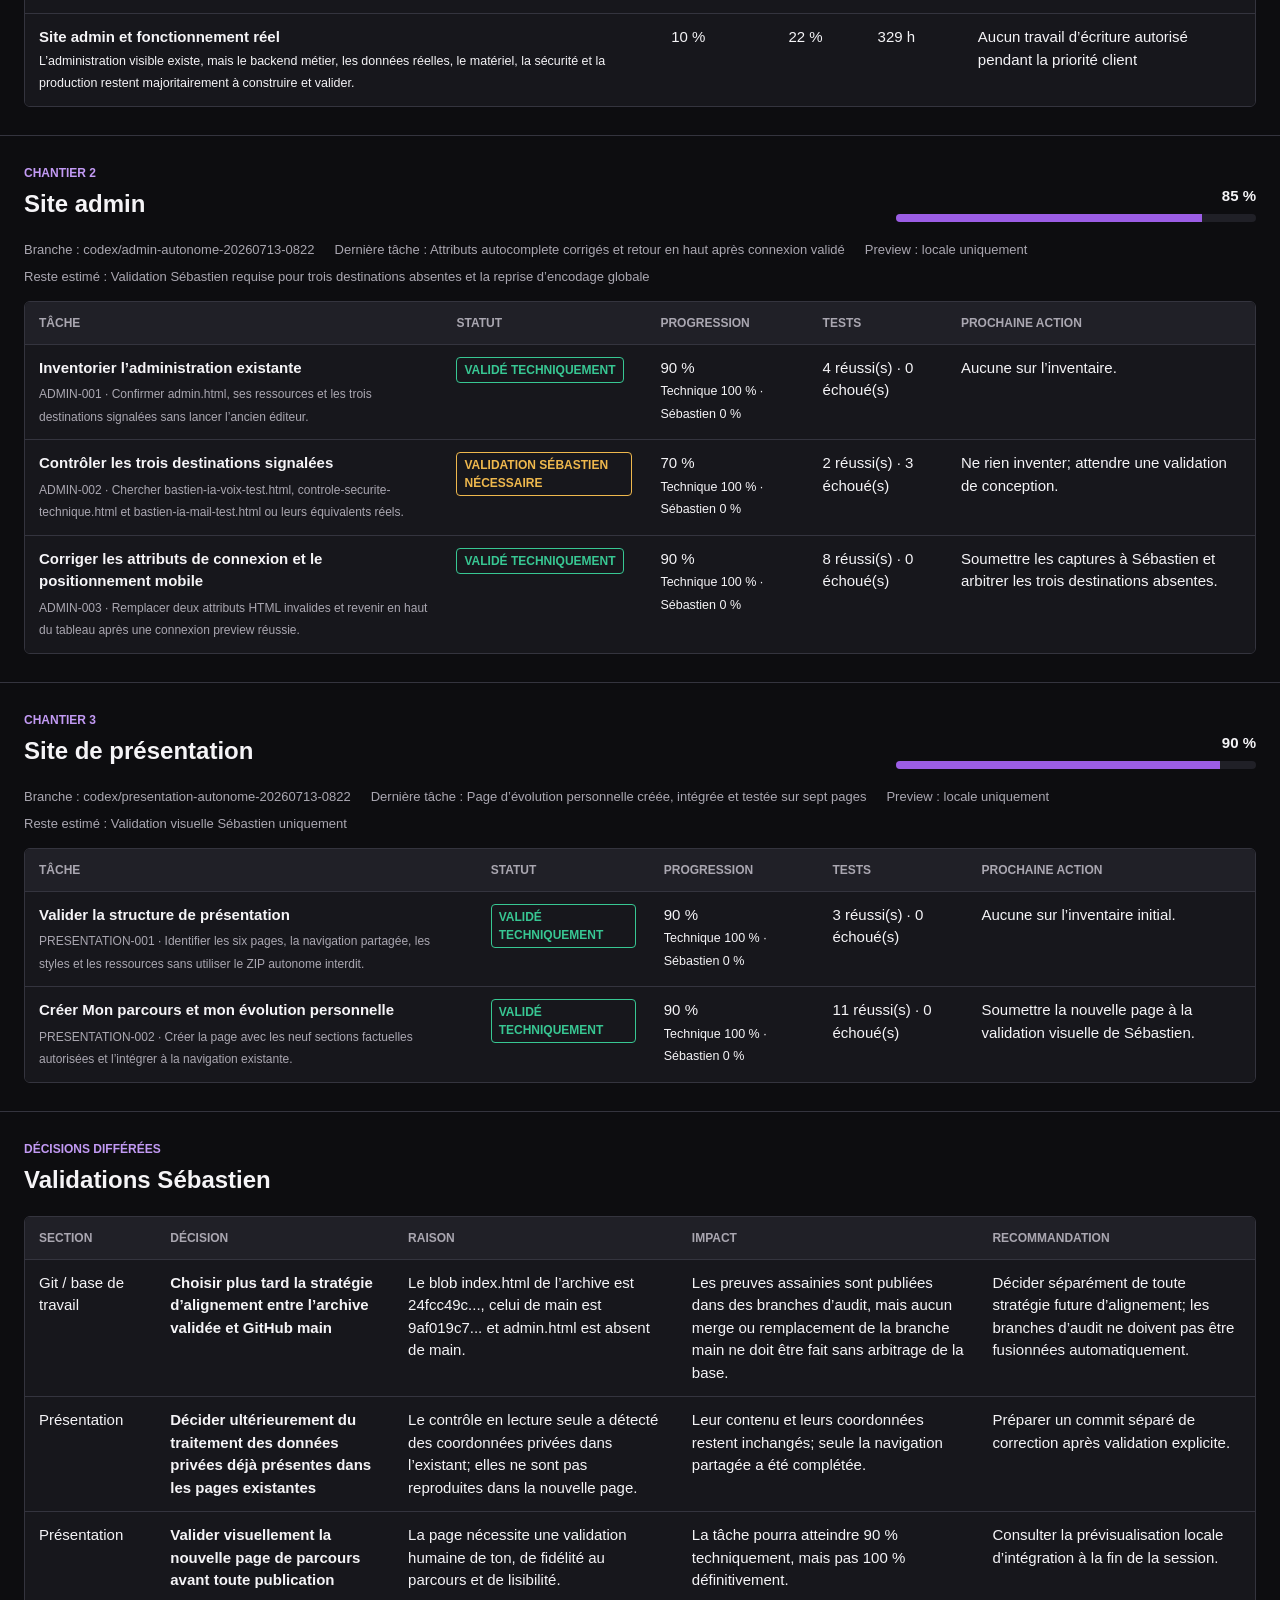
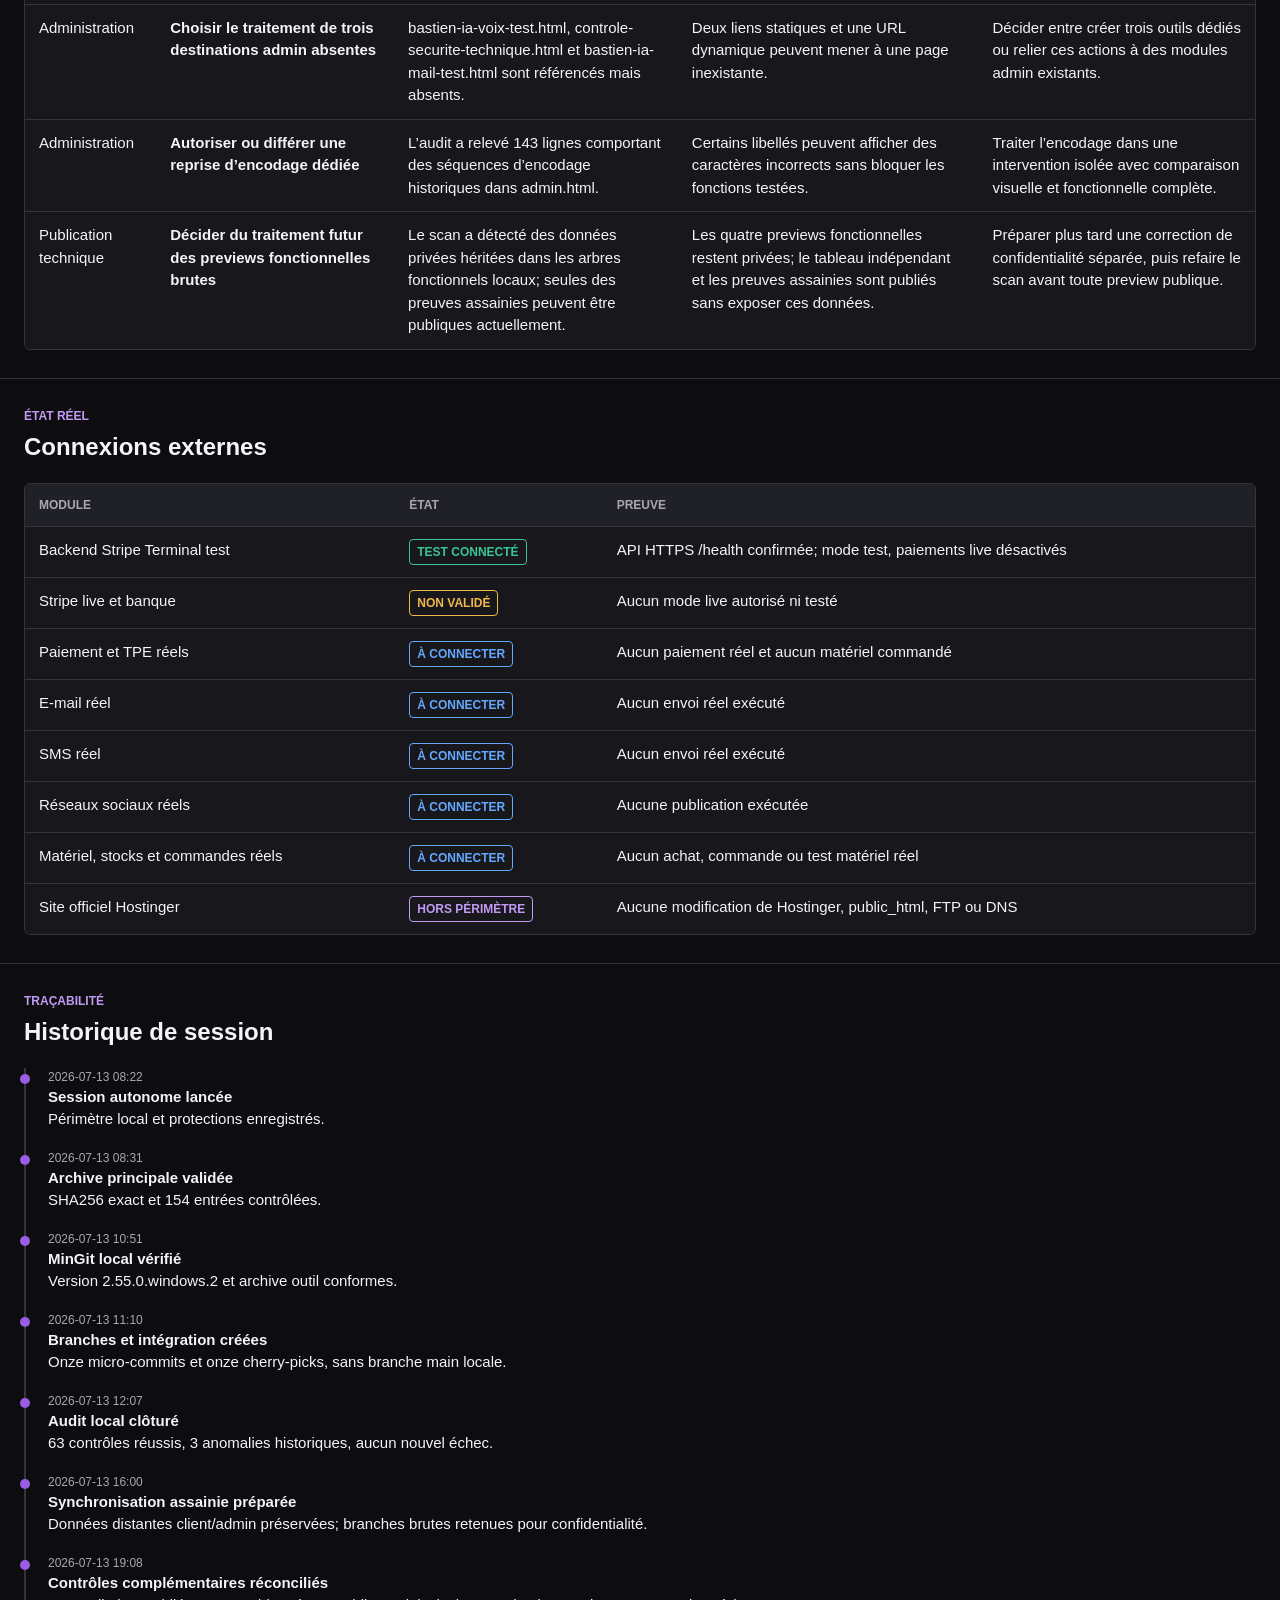
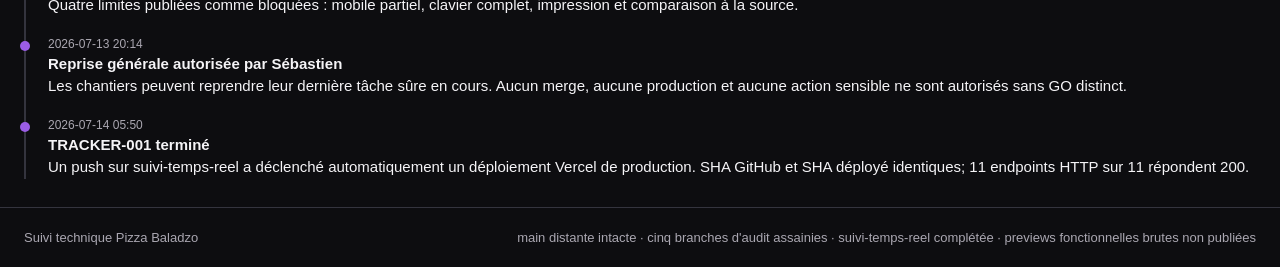
==== commit d614b22b: "tracker(priority): exposer le sprint immersion urgente" ====
--- a/suivi/index.html
+++ b/suivi/index.html
@@ -77,6 +77,8 @@
         <a href="prompts/SESSION-5.6-STRUCTURATION-MAXIMALE.md">Ouvrir le prompt Codex</a>
         <a href="docs/ADDENDUM-PLAN-5.6-20260714.md">Lire l’addendum prioritaire</a>
         <a href="data/addendum-plan-5.6-20260714.json">Consulter les surcharges JSON</a>
+        <a href="docs/SPRINT-ACCELERATION-IMMERSIVE-20260714.md">Sprint urgent : visite immersive</a>
+        <a href="data/sprint-acceleration-immersive-20260714.json">Sprint urgent JSON</a>
       </nav>
     </section>
 
@@ -134,4 +136,4 @@
   </footer>
   <script src="app.js" defer></script>
 </body>
-</html>
+</html>
